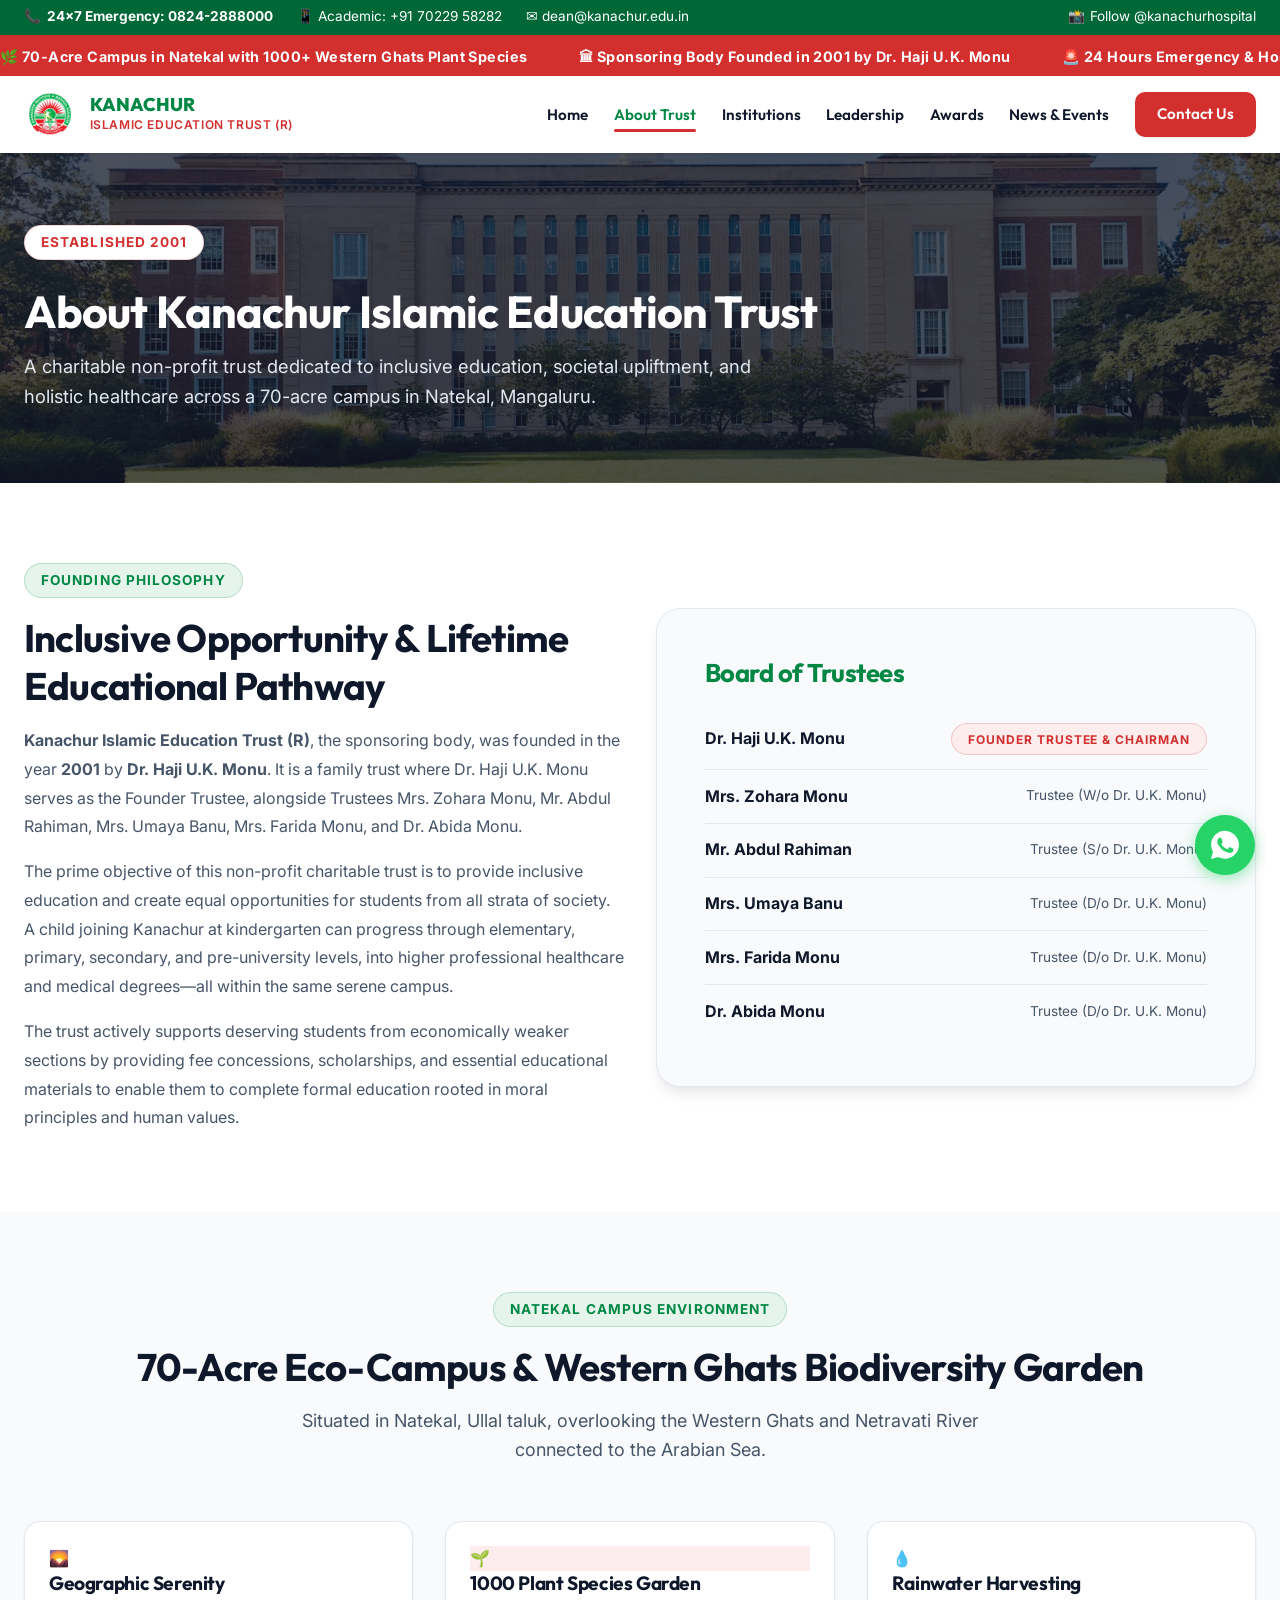
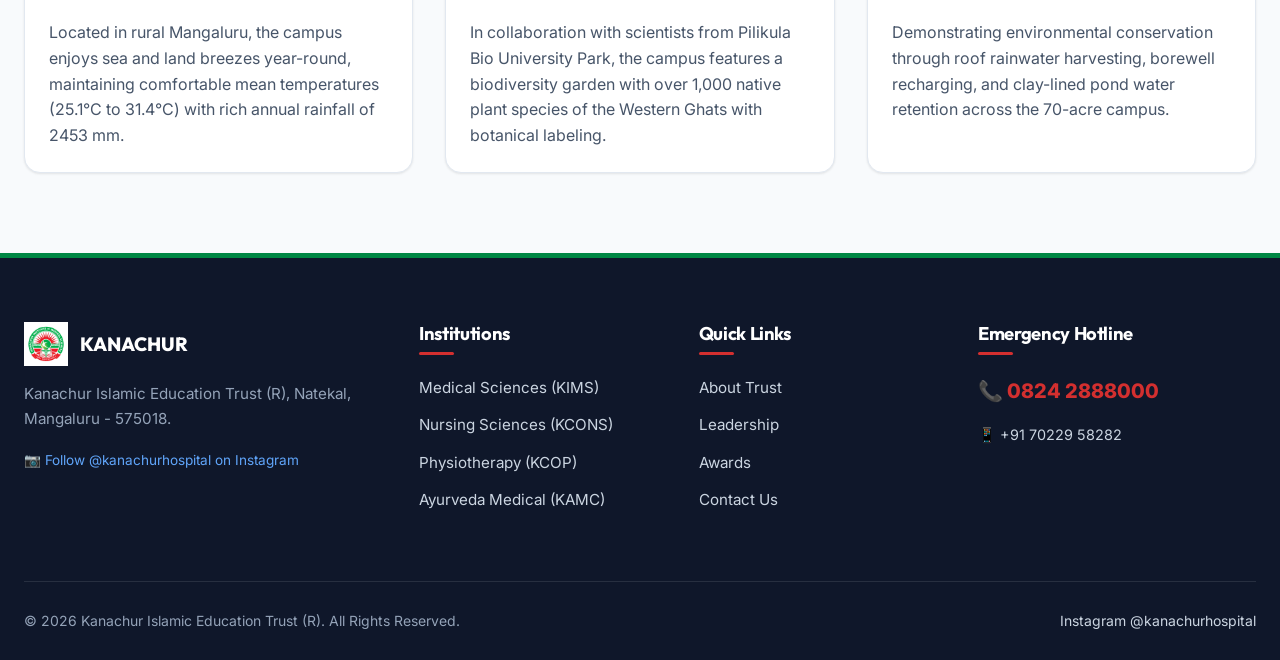
==== about.html @ 50f3a4df "Initial commit" ====
<!DOCTYPE html>
<html lang="en">
<head>
  <meta charset="UTF-8">
  <meta name="viewport" content="width=device-width, initial-scale=1.0">
  <title>About Us | Kanachur Islamic Education Trust (R)</title>
  <meta name="description" content="Learn about Kanachur Islamic Education Trust (R), founded in 2001 by Dr. Haji U.K. Monu. Sprawling 70-acre campus in Natekal, Mangaluru with a 1000-species Western Ghats biodiversity garden.">
  
  <link rel="preconnect" href="https://fonts.googleapis.com">
  <link rel="preconnect" href="https://fonts.gstatic.com" crossorigin>
  <link href="https://fonts.googleapis.com/css2?family=Inter:wght@400;500;600;700&family=Outfit:wght@600;700;800;900&display=swap" rel="stylesheet">

  <link rel="stylesheet" href="css/main.css">
  <link rel="stylesheet" href="css/components.css">
</head>
<body>





  <!-- Header -->
  <header class="site-header">
    <div class="header-top">
      <div class="container header-top-content">
        <div class="header-top-info">
          <a href="tel:08242888000">📞 <strong>24x7 Emergency: 0824-2888000</strong></a>
          <a href="tel:+917022958282">📱 Academic: +91 70229 58282</a>
          <a href="mailto:dean@kanachur.edu.in">✉ dean@kanachur.edu.in</a>
        </div>
        <div style="display:flex; gap:1rem; align-items:center;">
          <a href="https://www.instagram.com/kanachurhospital/" target="_blank" rel="noopener noreferrer" style="color:white; font-size:0.85rem; display:flex; align-items:center; gap:0.3rem;">
            <span>📸</span> Follow @kanachurhospital
          </a>
        </div>
      </div>
    </div>

    <!-- Auto-Scrolling Marquee Ticker -->
    <div class="marquee-container" aria-label="Latest Announcements Ticker">
      <div class="marquee-content">
        <span class="marquee-item">🌿 70-Acre Campus in Natekal with 1000+ Western Ghats Plant Species</span>
        <span class="marquee-item">🏛 Sponsoring Body Founded in 2001 by Dr. Haji U.K. Monu</span>
        <span class="marquee-item">🚨 24 Hours Emergency & Hospital Services: 0824-2888000</span>
        <span class="marquee-item">📱 Academic Desk: +91 70229 58282</span>
      </div>
    </div>

    <nav class="navbar" aria-label="Main Navigation">
      <div class="container nav-container">
        <a href="index.html" class="brand-logo">
          <img src="images/logo.png" alt="Kanachur Trust Logo" class="brand-logo-img" width="52" height="52">
          <div class="brand-logo-text">
            <span class="brand-name">KANACHUR</span>
            <span class="brand-sub">Islamic Education Trust (R)</span>
          </div>
        </a>

        <button class="mobile-toggle" aria-label="Toggle Menu" aria-expanded="false" aria-controls="primaryNav">
          <span style="font-size:1.5rem;">☰</span>
        </button>

        <ul class="nav-menu" id="primaryNav">
          <li><a href="index.html" class="nav-link">Home</a></li>
          <li><a href="about.html" class="nav-link active">About Trust</a></li>
          <li><a href="institutions.html" class="nav-link">Institutions</a></li>
          <li><a href="leadership.html" class="nav-link">Leadership</a></li>
          <li><a href="awards.html" class="nav-link">Awards</a></li>
          <li><a href="news.html" class="nav-link">News & Events</a></li>
          <li><a href="contact.html" class="nav-link btn btn-primary" style="padding: 0.5rem 1.25rem; color: white;">Contact Us</a></li>
        </ul>
      </div>
    </nav>
  </header>

  <main id="main-content">
    <!-- Inner Hero Header -->
    <section style="background: linear-gradient(rgba(15,23,42,0.75), rgba(15,23,42,0.75)), url('images/campus-aerial.jpg'); background-size: cover; background-position: center; color: white; padding: 4.5rem 0;">
      <div class="container">
        <div class="section-badge red" style="background: white; color: var(--color-red-primary);">ESTABLISHED 2001</div>
        <h1 style="color: white; font-size: 2.8rem; margin-top: 0.5rem;">About Kanachur Islamic Education Trust</h1>
        <p style="color: #e2e8f0; font-size: 1.15rem; max-width: 750px; margin-top: 0.75rem;">
          A charitable non-profit trust dedicated to inclusive education, societal upliftment, and holistic healthcare across a 70-acre campus in Natekal, Mangaluru.
        </p>
      </div>
    </section>

    <!-- Trust Background & Founding Story -->
    <section class="section-padding" style="background-color: var(--color-white);">
      <div class="container">
        <div class="grid grid-2" style="align-items: center;">
          <div class="reveal-on-scroll">
            <div class="section-badge">Founding Philosophy</div>
            <h2 class="section-title">Inclusive Opportunity & Lifetime Educational Pathway</h2>
            <p style="line-height: 1.8;">
              <strong>Kanachur Islamic Education Trust (R)</strong>, the sponsoring body, was founded in the year <strong>2001</strong> by <strong>Dr. Haji U.K. Monu</strong>. It is a family trust where Dr. Haji U.K. Monu serves as the Founder Trustee, alongside Trustees Mrs. Zohara Monu, Mr. Abdul Rahiman, Mrs. Umaya Banu, Mrs. Farida Monu, and Dr. Abida Monu.
            </p>
            <p style="line-height: 1.8;">
              The prime objective of this non-profit charitable trust is to provide inclusive education and create equal opportunities for students from all strata of society. A child joining Kanachur at kindergarten can progress through elementary, primary, secondary, and pre-university levels, into higher professional healthcare and medical degrees—all within the same serene campus.
            </p>
            <p style="line-height: 1.8;">
              The trust actively supports deserving students from economically weaker sections by providing fee concessions, scholarships, and essential educational materials to enable them to complete formal education rooted in moral principles and human values.
            </p>
          </div>

          <div class="leadership-card reveal-on-scroll" style="background: var(--color-offwhite);">
            <h3 style="margin-bottom: 1.25rem; color: var(--color-green-primary);">Board of Trustees</h3>
            <ul style="list-style: none; padding: 0;">
              <li style="padding: 0.85rem 0; border-bottom: 1px solid var(--color-border); display: flex; justify-content: space-between; align-items: center;">
                <strong>Dr. Haji U.K. Monu</strong>
                <span class="section-badge red" style="margin: 0; font-size: 0.75rem;">Founder Trustee & Chairman</span>
              </li>
              <li style="padding: 0.85rem 0; border-bottom: 1px solid var(--color-border); display: flex; justify-content: space-between; align-items: center;">
                <strong>Mrs. Zohara Monu</strong>
                <span style="font-size: 0.85rem; color: var(--color-text-muted);">Trustee (W/o Dr. U.K. Monu)</span>
              </li>
              <li style="padding: 0.85rem 0; border-bottom: 1px solid var(--color-border); display: flex; justify-content: space-between; align-items: center;">
                <strong>Mr. Abdul Rahiman</strong>
                <span style="font-size: 0.85rem; color: var(--color-text-muted);">Trustee (S/o Dr. U.K. Monu)</span>
              </li>
              <li style="padding: 0.85rem 0; border-bottom: 1px solid var(--color-border); display: flex; justify-content: space-between; align-items: center;">
                <strong>Mrs. Umaya Banu</strong>
                <span style="font-size: 0.85rem; color: var(--color-text-muted);">Trustee (D/o Dr. U.K. Monu)</span>
              </li>
              <li style="padding: 0.85rem 0; border-bottom: 1px solid var(--color-border); display: flex; justify-content: space-between; align-items: center;">
                <strong>Mrs. Farida Monu</strong>
                <span style="font-size: 0.85rem; color: var(--color-text-muted);">Trustee (D/o Dr. U.K. Monu)</span>
              </li>
              <li style="padding: 0.85rem 0; display: flex; justify-content: space-between; align-items: center;">
                <strong>Dr. Abida Monu</strong>
                <span style="font-size: 0.85rem; color: var(--color-text-muted);">Trustee (D/o Dr. U.K. Monu)</span>
              </li>
            </ul>
          </div>
        </div>
      </div>
    </section>

    <!-- Campus & Bio-Diversity Garden Feature -->
    <section class="section-padding" style="background-color: var(--color-offwhite);">
      <div class="container">
        <div class="text-center reveal-on-scroll" style="margin-bottom: 3.5rem;">
          <div class="section-badge">Natekal Campus Environment</div>
          <h2 class="section-title">70-Acre Eco-Campus & Western Ghats Biodiversity Garden</h2>
          <p class="section-subtitle">Situated in Natekal, Ullal taluk, overlooking the Western Ghats and Netravati River connected to the Arabian Sea.</p>
        </div>

        <div class="grid grid-3">
          <div class="institution-card reveal-on-scroll">
            <div class="institution-header" style="padding: 1.5rem 1.5rem 0;">
              <div class="institution-icon">🌄</div>
              <div>
                <h3 class="institution-title">Geographic Serenity</h3>
              </div>
            </div>
            <div class="institution-card-content">
              <p>Located in rural Mangaluru, the campus enjoys sea and land breezes year-round, maintaining comfortable mean temperatures (25.1°C to 31.4°C) with rich annual rainfall of 2453 mm.</p>
            </div>
          </div>

          <div class="institution-card red-accent reveal-on-scroll">
            <div class="institution-header" style="padding: 1.5rem 1.5rem 0;">
              <div class="institution-icon" style="background: var(--color-red-light); color: var(--color-red-primary);">🌱</div>
              <div>
                <h3 class="institution-title">1000 Plant Species Garden</h3>
              </div>
            </div>
            <div class="institution-card-content">
              <p>In collaboration with scientists from Pilikula Bio University Park, the campus features a biodiversity garden with over 1,000 native plant species of the Western Ghats with botanical labeling.</p>
            </div>
          </div>

          <div class="institution-card reveal-on-scroll">
            <div class="institution-header" style="padding: 1.5rem 1.5rem 0;">
              <div class="institution-icon">💧</div>
              <div>
                <h3 class="institution-title">Rainwater Harvesting</h3>
              </div>
            </div>
            <div class="institution-card-content">
              <p>Demonstrating environmental conservation through roof rainwater harvesting, borewell recharging, and clay-lined pond water retention across the 70-acre campus.</p>
            </div>
          </div>
        </div>
      </div>
    </section>

  </main>

  <!-- Footer -->
  <footer class="site-footer">
    <div class="container">
      <div class="footer-grid">
        <div class="footer-brand">
          <div style="display:flex; align-items:center; gap:0.75rem;">
            <img src="images/logo.png" alt="Kanachur Crest Logo" width="44" height="44">
            <span style="font-family:var(--font-family-heading); font-weight:800; font-size:1.2rem; color:white;">KANACHUR</span>
          </div>
          <p>Kanachur Islamic Education Trust (R), Natekal, Mangaluru - 575018.</p>
          <div style="margin-top: 1rem;">
            <a href="https://www.instagram.com/kanachurhospital/" target="_blank" rel="noopener noreferrer" style="color: #60a5fa; font-size:0.85rem; display:inline-flex; align-items:center; gap:0.3rem;">
              📷 Follow @kanachurhospital on Instagram
            </a>
          </div>
        </div>

        <div>
          <h4 class="footer-title">Institutions</h4>
          <ul class="footer-links">
            <li><a href="institutions.html#kims">Medical Sciences (KIMS)</a></li>
            <li><a href="institutions.html#kcons">Nursing Sciences (KCONS)</a></li>
            <li><a href="institutions.html#kcop">Physiotherapy (KCOP)</a></li>
            <li><a href="institutions.html#kamc">Ayurveda Medical (KAMC)</a></li>
          </ul>
        </div>

        <div>
          <h4 class="footer-title">Quick Links</h4>
          <ul class="footer-links">
            <li><a href="about.html">About Trust</a></li>
            <li><a href="leadership.html">Leadership</a></li>
            <li><a href="awards.html">Awards</a></li>
            <li><a href="contact.html">Contact Us</a></li>
          </ul>
        </div>

        <div>
          <h4 class="footer-title">Emergency Hotline</h4>
          <p style="color:var(--color-red-primary); font-size:1.25rem; font-weight:800;">📞 0824 2888000</p>
          <p style="color:#cbd5e1; font-size:0.9rem; margin-top:0.5rem;">📱 +91 70229 58282</p>
        </div>
      </div>

      <div class="footer-bottom">
        <div>© 2026 Kanachur Islamic Education Trust (R). All Rights Reserved.</div>
        <div>
          <a href="https://www.instagram.com/kanachurhospital/" target="_blank" rel="noopener noreferrer">Instagram @kanachurhospital</a>
        </div>
      </div>
    </div>
  </footer>

  <!-- Floating WhatsApp Button at Bottom Right -->
  <a href="https://wa.me/917022958282?text=Hello%20Kanachur%20Trust%2C%20I%20have%20an%20inquiry" target="_blank" rel="noopener noreferrer" class="whatsapp-float-btn" aria-label="Chat on WhatsApp with Kanachur Trust">
    <svg class="whatsapp-icon-svg" viewBox="0 0 24 24">
      <path d="M12.031 2c-5.417 0-9.826 4.408-9.826 9.826 0 1.738.455 3.434 1.32 4.938l-1.403 5.125 5.244-1.376c1.442.786 3.064 1.2 4.665 1.2 5.416 0 9.826-4.409 9.826-9.827 0-5.418-4.41-9.826-9.826-9.826zm5.8 14.156c-.244.686-1.433 1.31-1.986 1.385-.515.071-1.173.128-3.376-.78-2.822-1.163-4.633-4.043-4.774-4.232-.14-.188-1.144-1.523-1.144-2.905 0-1.383.723-2.063.98-2.345.257-.282.562-.352.75-.352.188 0 .375.002.538.009.174.008.408-.066.638.487.235.564.8 1.947.87 2.087.07.141.117.305.023.493-.094.188-.141.305-.282.47-.141.164-.296.368-.423.493-.141.141-.288.296-.124.577.164.282.729 1.205 1.564 1.948 1.074.957 1.979 1.254 2.261 1.395.282.141.446.117.61-.07.164-.188.704-.822.892-1.104.188-.282.375-.235.633-.141.258.094 1.642.775 1.923.916.282.141.469.211.539.328.07.117.07.681-.174 1.367z"/>
    </svg>
  </a>

  <button class="back-to-top" aria-label="Back to Top">↑</button>

  <script src="js/main.js"></script>

</body>
</html>
---- css/main.css ----
/* ==========================================================================
   Kanachur Islamic Education Trust (R) - Design System & Core Styles
   Strict adherence: 50% White, 25% Rich Green, 25% Deep Institutional Red
   ========================================================================== */

:root {
  /* Brand Color Palette */
  --color-white: #ffffff;
  --color-offwhite: #f8fafc;
  --color-light-gray: #f1f5f9;
  --color-border: #e2e8f0;
  --color-border-dark: #cbd5e1;

  /* 25% Rich Institutional Green */
  --color-green-primary: #008744;
  --color-green-dark: #006837;
  --color-green-light: #e6f5ec;
  --color-green-hover: #007038;
  --color-green-glow: stroke rgba(0, 135, 68, 0.15);

  /* 25% Deep Institutional Red */
  --color-red-primary: #d32f2f;
  --color-red-dark: #b71c1c;
  --color-red-light: #fdeded;
  --color-red-hover: #9a0007;

  /* Typography Colors */
  --color-text-main: #0f172a;
  --color-text-muted: #475569;
  --color-text-light: #64748b;
  --color-text-inverse: #ffffff;

  /* Accents & Status */
  --color-accent-gold: #d97706;
  --color-accent-gold-light: #fef3c7;
  --shadow-sm: 0 1px 3px rgba(0,0,0,0.06), 0 1px 2px rgba(0,0,0,0.04);
  --shadow-md: 0 4px 6px -1px rgba(0,0,0,0.07), 0 2px 4px -1px rgba(0,0,0,0.04);
  --shadow-lg: 0 10px 15px -3px rgba(0,0,0,0.08), 0 4px 6px -2px rgba(0,0,0,0.03);
  --shadow-xl: 0 20px 25px -5px rgba(0,0,0,0.1), 0 10px 10px -5px rgba(0,0,0,0.04);
  --shadow-glow-red: 0 0 20px rgba(211, 47, 47, 0.25);
  --shadow-glow-green: 0 0 20px rgba(0, 135, 68, 0.2);

  /* Layout & Geometry */
  --radius-sm: 6px;
  --radius-md: 10px;
  --radius-lg: 16px;
  --radius-xl: 24px;
  --radius-full: 9999px;

  --font-family-sans: 'Inter', -apple-system, BlinkMacSystemFont, 'Segoe UI', Roboto, Helvetica, Arial, sans-serif;
  --font-family-heading: 'Outfit', 'Inter', -apple-system, sans-serif;

  --container-max: 1280px;
  --transition-fast: 0.2s cubic-bezier(0.4, 0, 0.2, 1);
  --transition-normal: 0.3s cubic-bezier(0.4, 0, 0.2, 1);
  --transition-slow: 0.5s cubic-bezier(0.4, 0, 0.2, 1);
}

/* Reduced Motion Override */
@media (prefers-reduced-motion: reduce) {
  *, ::before, ::after {
    animation-duration: 0.01ms !important;
    animation-iteration-count: 1 !important;
    transition-duration: 0.01ms !important;
    scroll-behavior: auto !important;
  }
}

/* Core Reset */
*, *::before, *::after {
  box-sizing: border-box;
  margin: 0;
  padding: 0;
}

html {
  scroll-behavior: smooth;
  font-size: 100%;
  -webkit-text-size-adjust: 100%;
}

body {
  font-family: var(--font-family-sans);
  font-size: 1rem;
  line-height: 1.6;
  color: var(--color-text-main);
  background-color: var(--color-white);
  overflow-x: hidden;
  min-height: 100vh;
  display: flex;
  flex-direction: column;
}

h1, h2, h3, h4, h5, h6 {
  font-family: var(--font-family-heading);
  font-weight: 700;
  line-height: 1.25;
  color: var(--color-text-main);
  letter-spacing: -0.02em;
}

h1 { font-size: clamp(2.25rem, 4vw, 3.5rem); }
h2 { font-size: clamp(1.75rem, 3vw, 2.5rem); }
h3 { font-size: clamp(1.25rem, 2vw, 1.75rem); }
h4 { font-size: 1.25rem; }
h5 { font-size: 1.1rem; }
h6 { font-size: 0.95rem; }

p {
  margin-bottom: 1rem;
  color: var(--color-text-muted);
}
p:last-child { margin-bottom: 0; }

a {
  color: var(--color-green-primary);
  text-decoration: none;
  transition: color var(--transition-fast);
}

a:hover {
  color: var(--color-green-dark);
}

img, svg {
  max-width: 100%;
  height: auto;
  display: block;
}

button, input, select, textarea {
  font: inherit;
}

/* Layout Utilities */
.container {
  width: 100%;
  max-width: var(--container-max);
  margin-left: auto;
  margin-right: auto;
  padding-left: 1.5rem;
  padding-right: 1.5rem;
}

.section-padding {
  padding-top: 5rem;
  padding-bottom: 5rem;
}

@media (max-width: 768px) {
  .section-padding {
    padding-top: 3.5rem;
    padding-bottom: 3.5rem;
  }
}

.grid {
  display: grid;
  gap: 2rem;
}

.grid-2 { grid-template-columns: repeat(2, 1fr); }
.grid-3 { grid-template-columns: repeat(3, 1fr); }
.grid-4 { grid-template-columns: repeat(4, 1fr); }

@media (max-width: 992px) {
  .grid-4 { grid-template-columns: repeat(2, 1fr); }
  .grid-3 { grid-template-columns: repeat(2, 1fr); }
}

@media (max-width: 640px) {
  .grid-4, .grid-3, .grid-2 { grid-template-columns: 1fr; }
}

.flex {
  display: flex;
}
.flex-between {
  display: flex;
  justify-content: space-between;
  align-items: center;
}
.flex-center {
  display: flex;
  justify-content: center;
  align-items: center;
}

/* Section Header Typography */
.section-badge {
  display: inline-flex;
  align-items: center;
  gap: 0.5rem;
  padding: 0.35rem 1rem;
  background-color: var(--color-green-light);
  color: var(--color-green-primary);
  font-size: 0.85rem;
  font-weight: 700;
  text-transform: uppercase;
  letter-spacing: 0.08em;
  border-radius: var(--radius-full);
  margin-bottom: 1rem;
  border: 1px solid rgba(0, 135, 68, 0.2);
}

.section-badge.red {
  background-color: var(--color-red-light);
  color: var(--color-red-primary);
  border-color: rgba(211, 47, 47, 0.2);
}

.section-title {
  margin-bottom: 1rem;
  position: relative;
}

.section-subtitle {
  font-size: 1.125rem;
  color: var(--color-text-muted);
  max-width: 700px;
}

.text-center { text-align: center; }
.text-center .section-subtitle { margin-left: auto; margin-right: auto; }

/* Buttons & CTAs */
.btn {
  display: inline-flex;
  align-items: center;
  justify-content: center;
  gap: 0.6rem;
  padding: 0.85rem 1.8rem;
  font-family: var(--font-family-heading);
  font-size: 0.95rem;
  font-weight: 700;
  border-radius: var(--radius-md);
  cursor: pointer;
  border: 2px solid transparent;
  transition: all var(--transition-fast);
  text-decoration: none;
  white-space: normal;
  word-break: break-word;
}

.btn-primary {
  background-color: var(--color-red-primary);
  color: var(--color-white);
  box-shadow: var(--shadow-sm);
}

.btn-primary:hover {
  background-color: var(--color-red-hover);
  color: var(--color-white);
  box-shadow: var(--shadow-glow-red);
  transform: translateY(-2px);
}

.btn-secondary {
  background-color: var(--color-green-primary);
  color: var(--color-white);
  box-shadow: var(--shadow-sm);
}

.btn-secondary:hover {
  background-color: var(--color-green-dark);
  color: var(--color-white);
  box-shadow: var(--shadow-glow-green);
  transform: translateY(-2px);
}

.btn-outline-green {
  background-color: transparent;
  border-color: var(--color-green-primary);
  color: var(--color-green-primary);
}

.btn-outline-green:hover {
  background-color: var(--color-green-primary);
  color: var(--color-white);
  transform: translateY(-2px);
}

.btn-outline-white {
  background-color: transparent;
  border-color: var(--color-white);
  color: var(--color-white);
}

.btn-outline-white:hover {
  background-color: var(--color-white);
  color: var(--color-green-primary);
  transform: translateY(-2px);
}

/* Scroll Animations */
.reveal-on-scroll {
  opacity: 0;
  transform: translateY(30px);
  transition: opacity 0.7s ease, transform 0.7s ease;
}

.reveal-on-scroll.is-visible {
  opacity: 1;
  transform: translateY(0);
}
---- css/components.css ----
/* ==========================================================================
   Kanachur Islamic Education Trust (R) - Component Stylesheet (Updated)
   ========================================================================== */

/* Navbar & Header */
.site-header {
  position: sticky;
  top: 0;
  z-index: 1000;
  background-color: var(--color-white);
  box-shadow: var(--shadow-sm);
  transition: background-color var(--transition-normal), box-shadow var(--transition-normal);
}

.site-header.scrolled {
  background-color: rgba(255, 255, 255, 0.96);
  backdrop-filter: blur(12px);
  box-shadow: var(--shadow-md);
}

.header-top {
  background-color: var(--color-green-dark);
  color: var(--color-white);
  padding: 0.4rem 0;
  font-size: 0.85rem;
  border-bottom: 2px solid var(--color-red-primary);
}

.header-top-content {
  display: flex;
  justify-content: space-between;
  align-items: center;
  flex-wrap: wrap;
  gap: 0.5rem;
}

.header-top-info {
  display: flex;
  gap: 1.5rem;
  align-items: center;
}

.header-top-info a {
  color: var(--color-white);
  display: inline-flex;
  align-items: center;
  gap: 0.4rem;
}

.header-top-info a:hover {
  color: #a7f3d0;
}

/* Continuous Marquee Banner */
.marquee-container {
  overflow: hidden;
  white-space: nowrap;
  background-color: var(--color-red-primary);
  color: var(--color-white);
  padding: 0.5rem 0;
  font-weight: 700;
  font-size: 0.9rem;
  letter-spacing: 0.03em;
  display: flex;
  align-items: center;
}

.marquee-content {
  display: inline-block;
  white-space: nowrap;
  animation: marqueeScroll 28s linear infinite;
}

.marquee-content:hover {
  animation-play-state: paused;
}

.marquee-item {
  display: inline-flex;
  align-items: center;
  gap: 0.5rem;
  margin-right: 3rem;
}

@keyframes marqueeScroll {
  0% { transform: translateX(0); }
  100% { transform: translateX(-50%); }
}

.navbar {
  padding: 0.8rem 0;
}

.nav-container {
  display: flex;
  justify-content: space-between;
  align-items: center;
}

.brand-logo {
  display: flex;
  align-items: center;
  gap: 0.85rem;
  text-decoration: none;
}

.brand-logo-img {
  width: 52px;
  height: 52px;
  flex-shrink: 0;
  object-fit: contain;
  border-radius: 50%;
}

.brand-logo-text {
  display: flex;
  flex-direction: column;
}

.brand-name {
  font-family: var(--font-family-heading);
  font-size: 1.15rem;
  font-weight: 800;
  color: var(--color-green-primary);
  line-height: 1.15;
}

.brand-sub {
  font-size: 0.75rem;
  font-weight: 600;
  color: var(--color-red-primary);
  letter-spacing: 0.05em;
  text-transform: uppercase;
}

.nav-menu {
  display: flex;
  align-items: center;
  gap: 1.6rem;
  list-style: none;
}

.nav-link {
  font-family: var(--font-family-heading);
  font-weight: 600;
  font-size: 0.95rem;
  color: var(--color-text-main);
  padding: 0.5rem 0;
  position: relative;
  transition: color var(--transition-fast);
}

.nav-link:hover, .nav-link.active {
  color: var(--color-green-primary);
}

.nav-link::after {
  content: '';
  position: absolute;
  bottom: 0;
  left: 0;
  width: 0%;
  height: 3px;
  background-color: var(--color-red-primary);
  border-radius: var(--radius-full);
  transition: width var(--transition-fast);
}

.nav-link:hover::after, .nav-link.active::after {
  width: 100%;
}

.mobile-toggle {
  display: none;
  background: none;
  border: none;
  cursor: pointer;
  padding: 0.5rem;
}

@media (max-width: 992px) {
  .mobile-toggle { display: block; }
  .nav-menu {
    position: fixed;
    top: 0;
    right: -100%;
    width: 300px;
    height: 100vh;
    background-color: var(--color-white);
    flex-direction: column;
    align-items: flex-start;
    padding: 5rem 2rem 2rem;
    box-shadow: var(--shadow-xl);
    transition: right var(--transition-normal);
    z-index: 999;
  }
  .nav-menu.open {
    right: 0;
  }
}

/* Hero Section with Image Slideshow */
.hero-slider-container {
  position: relative;
  min-height: 580px;
  overflow: hidden;
  display: flex;
  align-items: center;
  border-bottom: 4px solid var(--color-green-primary);
}

.hero-slide {
  position: absolute;
  inset: 0;
  background-size: cover;
  background-position: center;
  opacity: 0;
  transition: opacity 1.2s ease-in-out;
  z-index: 1;
}

.hero-slide.active {
  opacity: 1;
}

.hero-slide-overlay {
  position: absolute;
  inset: 0;
  background: linear-gradient(90deg, rgba(15, 23, 42, 0.85) 0%, rgba(15, 23, 42, 0.70) 50%, rgba(15, 23, 42, 0.45) 100%);
  z-index: 2;
}

.hero-content-wrap {
  position: relative;
  z-index: 3;
  color: var(--color-white);
  padding: 4rem 0;
}

.hero-text-card {
  background: rgba(15, 23, 42, 0.65);
  backdrop-filter: blur(12px);
  padding: 2.5rem;
  border-radius: var(--radius-xl);
  border: 1px solid rgba(255, 255, 255, 0.2);
  box-shadow: var(--shadow-xl);
  max-width: 780px;
}

.hero-cta-group {
  display: flex;
  flex-wrap: wrap;
  gap: 1rem;
  align-items: center;
}

.hero-title-dark {
  font-size: clamp(2.3rem, 4vw, 3.4rem);
  color: var(--color-white);
  margin-bottom: 1.25rem;
  line-height: 1.15;
  text-shadow: 0 2px 4px rgba(0,0,0,0.5);
}

.hero-title-dark .highlight-red {
  color: #ff5252;
}

.hero-title-dark .highlight-green {
  color: #4ade80;
}

.hero-description-dark {
  font-size: 1.15rem;
  line-height: 1.7;
  color: #f1f5f9;
  margin-bottom: 2rem;
  text-shadow: 0 1px 2px rgba(0,0,0,0.5);
}

/* Slider Controls */
.slider-dots {
  position: absolute;
  bottom: 20px;
  left: 50%;
  transform: translateX(-50%);
  display: flex;
  gap: 10px;
  z-index: 10;
}

.slider-dot {
  width: 14px;
  height: 14px;
  border-radius: 50%;
  background: rgba(255,255,255,0.4);
  border: 2px solid white;
  cursor: pointer;
  transition: all 0.3s;
}

.slider-dot.active {
  background: var(--color-red-primary);
  width: 32px;
  border-radius: 10px;
}

/* Statistics Section */
.stats-section {
  background-color: var(--color-white);
  margin-top: -2.5rem;
  position: relative;
  z-index: 20;
}

.stats-grid {
  display: grid;
  grid-template-columns: repeat(4, 1fr);
  background-color: var(--color-white);
  border-radius: var(--radius-xl);
  box-shadow: var(--shadow-xl);
  border: 1px solid var(--color-border);
  overflow: hidden;
}

@media (max-width: 992px) {
  .stats-grid { grid-template-columns: repeat(2, 1fr); }
}
@media (max-width: 576px) {
  .stats-grid { grid-template-columns: 1fr; }
}

.stat-card {
  padding: 2.2rem 1.5rem;
  text-align: center;
  border-right: 1px solid var(--color-border);
  transition: background-color var(--transition-fast);
}

.stat-card:last-child {
  border-right: none;
}

.stat-card:hover {
  background-color: var(--color-offwhite);
}

.stat-number {
  font-family: var(--font-family-heading);
  font-size: 2.8rem;
  font-weight: 800;
  color: var(--color-green-primary);
  line-height: 1;
  margin-bottom: 0.5rem;
}

.stat-card.red .stat-number {
  color: var(--color-red-primary);
}

.stat-label {
  font-family: var(--font-family-heading);
  font-weight: 700;
  font-size: 1.05rem;
  color: var(--color-text-main);
  text-transform: uppercase;
  letter-spacing: 0.05em;
}

/* Institutions Grid Cards with Image Headers */
.institution-card {
  background-color: var(--color-white);
  border-radius: var(--radius-lg);
  border: 1px solid var(--color-border);
  overflow: hidden;
  display: flex;
  flex-direction: column;
  justify-content: space-between;
  box-shadow: var(--shadow-sm);
  transition: transform var(--transition-fast), box-shadow var(--transition-fast), border-color var(--transition-fast);
  position: relative;
}

.institution-card-img-wrap {
  position: relative;
  height: 180px;
  overflow: hidden;
}

.institution-card-img {
  width: 100%;
  height: 100%;
  object-fit: cover;
  transition: transform 0.5s ease;
}

.institution-card:hover .institution-card-img {
  transform: scale(1.05);
}

.institution-card-content {
  padding: 1.5rem;
  display: flex;
  flex-direction: column;
  flex-grow: 1;
}

.institution-card:hover {
  transform: translateY(-5px);
  box-shadow: var(--shadow-lg);
  border-color: var(--color-green-primary);
}

.institution-title {
  font-size: 1.2rem;
  font-weight: 700;
  color: var(--color-text-main);
  line-height: 1.3;
}

.institution-body {
  margin-bottom: 1.5rem;
  flex-grow: 1;
}

.institution-footer {
  display: flex;
  justify-content: space-between;
  align-items: center;
  padding-top: 1rem;
  border-top: 1px solid var(--color-light-gray);
}

.institution-link {
  font-family: var(--font-family-heading);
  font-weight: 700;
  font-size: 0.9rem;
  display: inline-flex;
  align-items: center;
  gap: 0.4rem;
}

/* Compact Auto-Scrolling Gallery Section */
.gallery-section {
  background-color: var(--color-offwhite);
  padding: 4rem 0;
  border-top: 1px solid var(--color-border);
  border-bottom: 1px solid var(--color-border);
}

.compact-gallery-slider {
  overflow: hidden;
  position: relative;
  padding: 1rem 0;
}

.compact-gallery-track {
  display: flex;
  gap: 1.25rem;
  width: max-content;
  animation: galleryScroll 35s linear infinite;
}

.compact-gallery-track:hover {
  animation-play-state: paused;
}

.gallery-card {
  width: 280px;
  height: 200px;
  border-radius: var(--radius-md);
  overflow: hidden;
  position: relative;
  box-shadow: var(--shadow-md);
  flex-shrink: 0;
  border: 2px solid white;
}

.gallery-card img {
  width: 100%;
  height: 100%;
  object-fit: cover;
  transition: transform 0.4s ease;
}

.gallery-card:hover img {
  transform: scale(1.1);
}

.gallery-card-caption {
  position: absolute;
  bottom: 0;
  inset-x: 0;
  background: linear-gradient(transparent, rgba(15,23,42,0.85));
  color: white;
  padding: 0.75rem 1rem;
  font-size: 0.85rem;
  font-weight: 600;
}

@keyframes galleryScroll {
  0% { transform: translateX(0); }
  100% { transform: translateX(-50%); }
}

/* Contact Info Display Box (Replaces forms) */
.contact-display-card {
  background: #900C0F;
  background: linear-gradient(135deg, #900C0F 0%, #B71C1C 100%);
  color: white;
  border-radius: var(--radius-xl);
  padding: 3rem 2.5rem;
  box-shadow: var(--shadow-xl);
}

.contact-display-title {
  font-size: 2.2rem;
  font-weight: 800;
  color: white;
  margin-bottom: 2rem;
}

.contact-info-row {
  display: flex;
  align-items: flex-start;
  gap: 1.25rem;
  margin-bottom: 1.75rem;
}

.contact-info-icon {
  width: 44px;
  height: 44px;
  border-radius: 50%;
  background: rgba(255,255,255,0.15);
  display: flex;
  align-items: center;
  justify-content: center;
  font-size: 1.25rem;
  flex-shrink: 0;
}

.contact-info-text {
  font-size: 1.05rem;
  line-height: 1.6;
}

.contact-info-text a {
  color: white;
  text-decoration: underline;
}

.social-links-group {
  display: flex;
  gap: 1rem;
  margin-top: 1.5rem;
}

.social-icon-btn {
  width: 44px;
  height: 44px;
  border-radius: 50%;
  background: rgba(255,255,255,0.2);
  color: white;
  display: flex;
  align-items: center;
  justify-content: center;
  font-size: 1.2rem;
  transition: all 0.3s;
}

.social-icon-btn:hover {
  background: white;
  color: var(--color-red-primary);
  transform: translateY(-3px);
}

/* Floating WhatsApp Button at Bottom Right */
.whatsapp-float-btn {
  position: fixed;
  bottom: 25px;
  right: 25px;
  width: 60px;
  height: 60px;
  background-color: #25D366;
  color: white;
  border-radius: 50%;
  display: flex;
  align-items: center;
  justify-content: center;
  box-shadow: 0 4px 14px rgba(37, 211, 102, 0.45);
  z-index: 9999;
  transition: transform 0.3s ease, box-shadow 0.3s ease;
  text-decoration: none;
}

.whatsapp-float-btn:hover {
  transform: scale(1.1);
  box-shadow: 0 6px 20px rgba(37, 211, 102, 0.6);
  color: white;
}

.whatsapp-icon-svg {
  width: 34px;
  height: 34px;
  fill: currentColor;
}

/* Leadership Profile Section */
.leadership-card {
  background-color: var(--color-white);
  border-radius: var(--radius-xl);
  border: 1px solid var(--color-border);
  padding: 3rem;
  box-shadow: var(--shadow-lg);
  position: relative;
}

@media (max-width: 768px) {
  .leadership-card { padding: 1.75rem; }
}

.leadership-header {
  display: flex;
  align-items: center;
  gap: 2rem;
  margin-bottom: 2rem;
  flex-wrap: wrap;
}

.leadership-avatar {
  width: 100px;
  height: 100px;
  border-radius: var(--radius-full);
  background-color: var(--color-green-light);
  border: 4px solid var(--color-green-primary);
  display: flex;
  align-items: center;
  justify-content: center;
  font-size: 2.5rem;
  color: var(--color-green-primary);
  font-weight: 800;
}

.leadership-info h3 {
  font-size: 1.75rem;
  color: var(--color-text-main);
}

.leadership-title {
  color: var(--color-red-primary);
  font-weight: 700;
  font-size: 1rem;
}

/* Awards Timeline Cards */
.award-card {
  background: var(--color-white);
  border-radius: var(--radius-lg);
  border: 1px solid var(--color-border);
  padding: 1.75rem;
  box-shadow: var(--shadow-sm);
  position: relative;
  transition: all var(--transition-fast);
}

.award-card:hover {
  border-color: var(--color-accent-gold);
  box-shadow: var(--shadow-md);
  transform: translateY(-3px);
}

.award-badge {
  display: inline-flex;
  align-items: center;
  gap: 0.4rem;
  background-color: var(--color-accent-gold-light);
  color: var(--color-accent-gold);
  padding: 0.25rem 0.75rem;
  border-radius: var(--radius-full);
  font-size: 0.8rem;
  font-weight: 700;
  margin-bottom: 0.75rem;
}

/* Footer */
.site-footer {
  background-color: var(--color-text-main);
  color: var(--color-white);
  margin-top: auto;
  padding-top: 4rem;
  border-top: 5px solid var(--color-green-primary);
}

.footer-grid {
  display: grid;
  grid-template-columns: 1.5fr 1fr 1fr 1.2fr;
  gap: 3rem;
  padding-bottom: 3.5rem;
  border-bottom: 1px solid rgba(255,255,255,0.1);
}

@media (max-width: 992px) {
  .footer-grid { grid-template-columns: repeat(2, 1fr); gap: 2rem; }
}

@media (max-width: 576px) {
  .footer-grid { grid-template-columns: 1fr; gap: 1.5rem; }
  .site-footer { padding-top: 2.5rem; }
}

.footer-brand p {
  color: #94a3b8;
  margin-top: 1rem;
  font-size: 0.95rem;
}

.footer-title {
  font-family: var(--font-family-heading);
  font-size: 1.15rem;
  color: var(--color-white);
  margin-bottom: 1.25rem;
  position: relative;
}

.footer-title::after {
  content: '';
  display: block;
  width: 35px;
  height: 3px;
  background-color: var(--color-red-primary);
  margin-top: 0.4rem;
  border-radius: var(--radius-full);
}

.footer-links {
  list-style: none;
}

.footer-links li {
  margin-bottom: 0.75rem;
}

.footer-links a {
  color: #cbd5e1;
  font-size: 0.95rem;
  transition: color var(--transition-fast);
}

.footer-links a:hover {
  color: #ffffff;
  padding-left: 0.25rem;
}

.footer-bottom {
  padding: 1.75rem 0;
  display: flex;
  justify-content: space-between;
  align-items: center;
  flex-wrap: wrap;
  gap: 1rem;
  font-size: 0.875rem;
  color: #94a3b8;
}

.footer-bottom a {
  color: #cbd5e1;
}

.back-to-top {
  position: fixed;
  bottom: 85px;
  right: 20px;
  width: 44px;
  height: 44px;
  border-radius: var(--radius-full);
  background-color: var(--color-green-primary);
  color: var(--color-white);
  border: none;
  cursor: pointer;
  display: flex;
  align-items: center;
  justify-content: center;
  box-shadow: var(--shadow-lg);
  opacity: 0;
  visibility: hidden;
  transition: all var(--transition-fast);
  z-index: 9998;
}

.back-to-top.visible {
  opacity: 1;
  visibility: visible;
}

.back-to-top:hover {
  background-color: var(--color-red-primary);
  transform: translateY(-3px);
}

/* ==========================================================================
   Mobile & Responsive Enhancements
   ========================================================================== */

/* Header Top Responsive */
@media (max-width: 768px) {
  .header-top-content {
    justify-content: center;
    font-size: 0.78rem;
    gap: 0.3rem 0.8rem;
  }
  .header-top-info {
    gap: 0.75rem;
    flex-wrap: wrap;
    justify-content: center;
  }
  .header-top-info a {
    font-size: 0.78rem;
  }
}

@media (max-width: 480px) {
  .header-top-info a span {
    display: none;
  }
  .brand-logo-img {
    width: 42px;
    height: 42px;
  }
  .brand-name {
    font-size: 1.05rem;
  }
  .brand-sub {
    font-size: 0.65rem;
  }
}

/* Hero Section Mobile Compact */
@media (max-width: 768px) {
  .hero-slider-container {
    min-height: 440px;
  }
  .hero-content-wrap {
    padding: 2rem 0;
  }
  .hero-text-card {
    padding: 1.5rem 1.25rem;
    border-radius: var(--radius-lg);
  }
  .hero-title-dark {
    font-size: 1.75rem;
    line-height: 1.2;
    margin-bottom: 0.75rem;
  }
  .hero-description-dark {
    font-size: 0.95rem;
    line-height: 1.5;
    margin-bottom: 1.25rem;
  }
  .hero-cta-group {
    display: flex;
    flex-direction: column;
    gap: 0.6rem;
    width: 100%;
  }
  .hero-cta-group .btn {
    width: 100%;
    text-align: center;
    padding: 0.75rem 1rem;
    font-size: 0.9rem;
  }
}

@media (max-width: 480px) {
  .hero-slider-container {
    min-height: 400px;
  }
  .hero-text-card {
    padding: 1.25rem 1rem;
  }
  .hero-title-dark {
    font-size: 1.5rem;
  }
  .hero-description-dark {
    font-size: 0.88rem;
  }
}

/* Contact Box Responsive */
@media (max-width: 768px) {
  .contact-display-card {
    padding: 1.75rem 1.25rem;
    border-radius: var(--radius-lg);
  }
  .contact-display-title {
    font-size: 1.6rem;
    margin-bottom: 1.25rem;
  }
  .contact-info-row {
    gap: 0.85rem;
    margin-bottom: 1.25rem;
  }
  .contact-info-icon {
    width: 36px;
    height: 36px;
    font-size: 1rem;
  }
  .contact-info-text {
    font-size: 0.92rem;
    word-break: break-word;
  }
}

/* Floating WhatsApp & Back-To-Top Compact Mobile */
@media (max-width: 576px) {
  .whatsapp-float-btn {
    width: 48px;
    height: 48px;
    bottom: 15px;
    right: 15px;
  }
  .whatsapp-icon-svg {
    width: 26px;
    height: 26px;
  }
  .back-to-top {
    width: 40px;
    height: 40px;
    bottom: 72px;
    right: 19px;
    font-size: 0.9rem;
  }
}

/* Gallery Marquee Compact Mobile */
@media (max-width: 768px) {
  .gallery-section {
    padding: 2.5rem 0;
  }
  .gallery-card {
    width: 210px;
    height: 150px;
  }
  .gallery-card-caption {
    font-size: 0.78rem;
    padding: 0.5rem 0.75rem;
  }
}
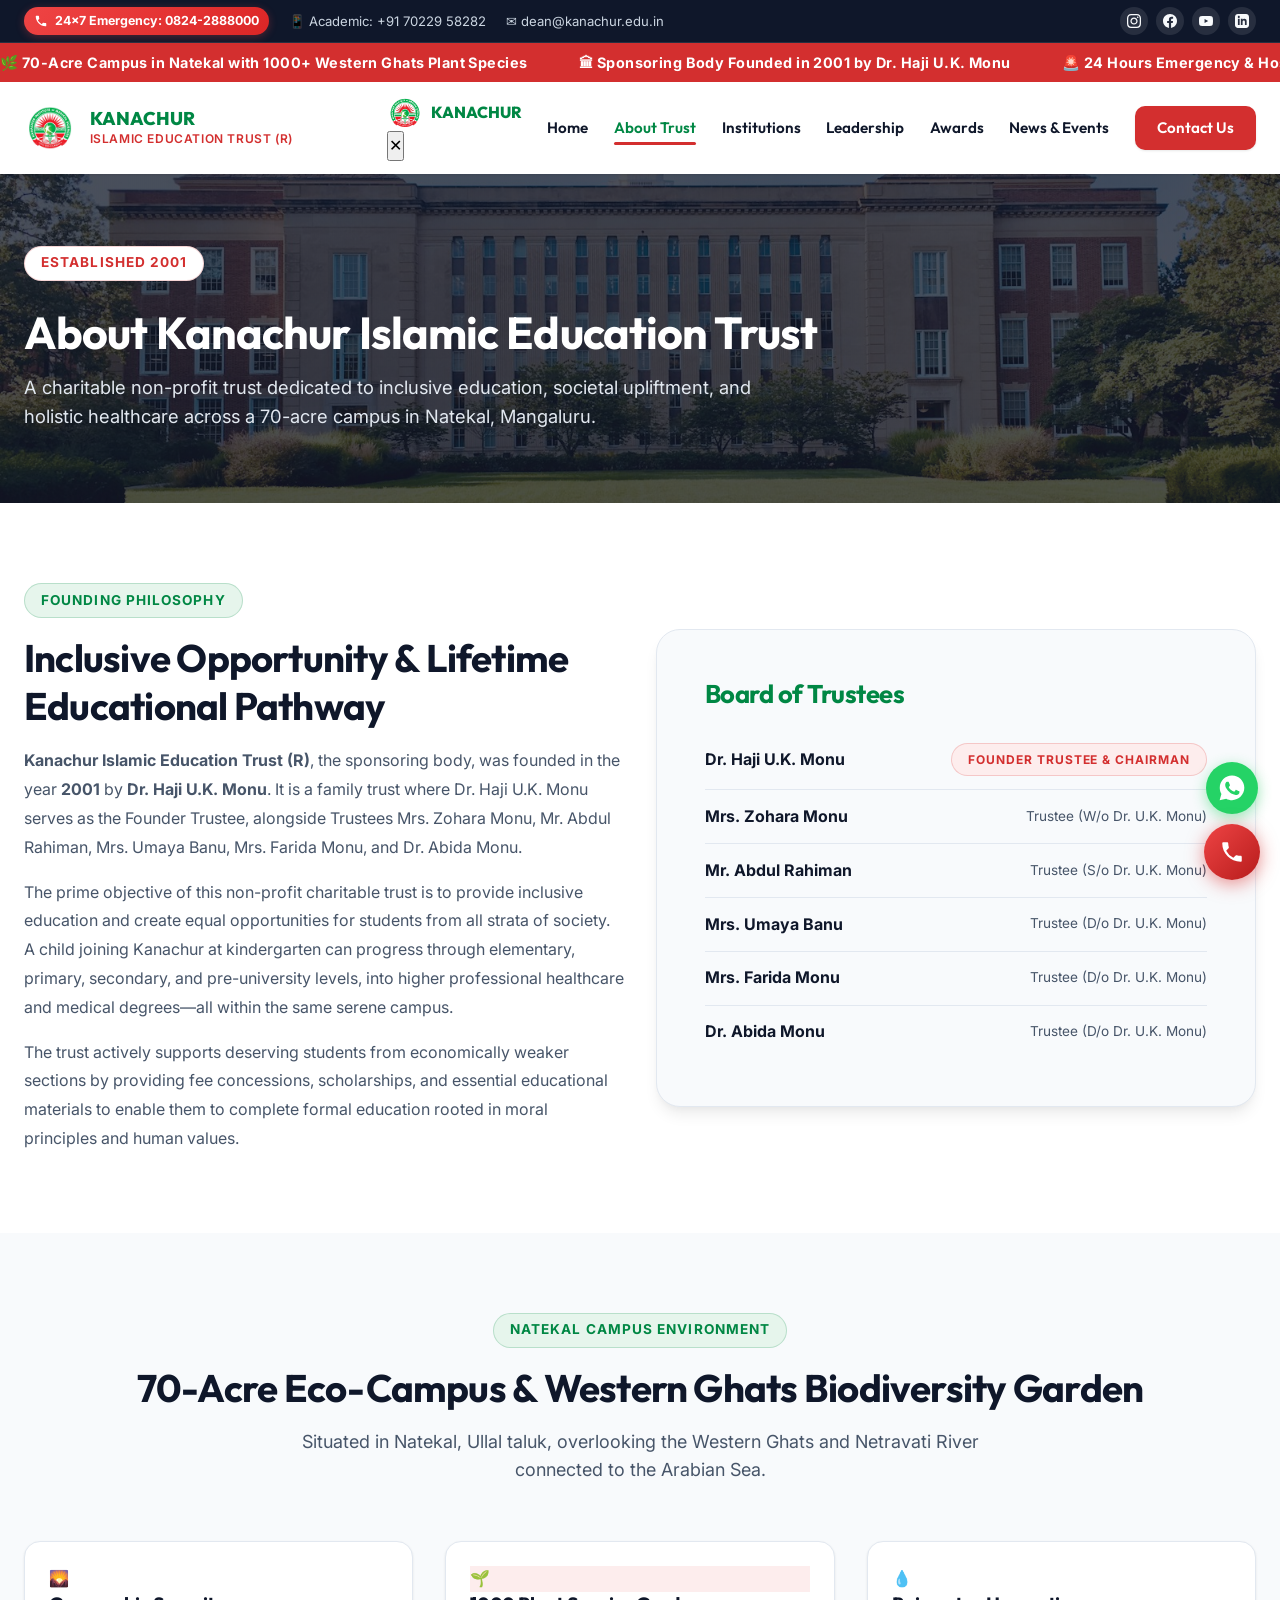
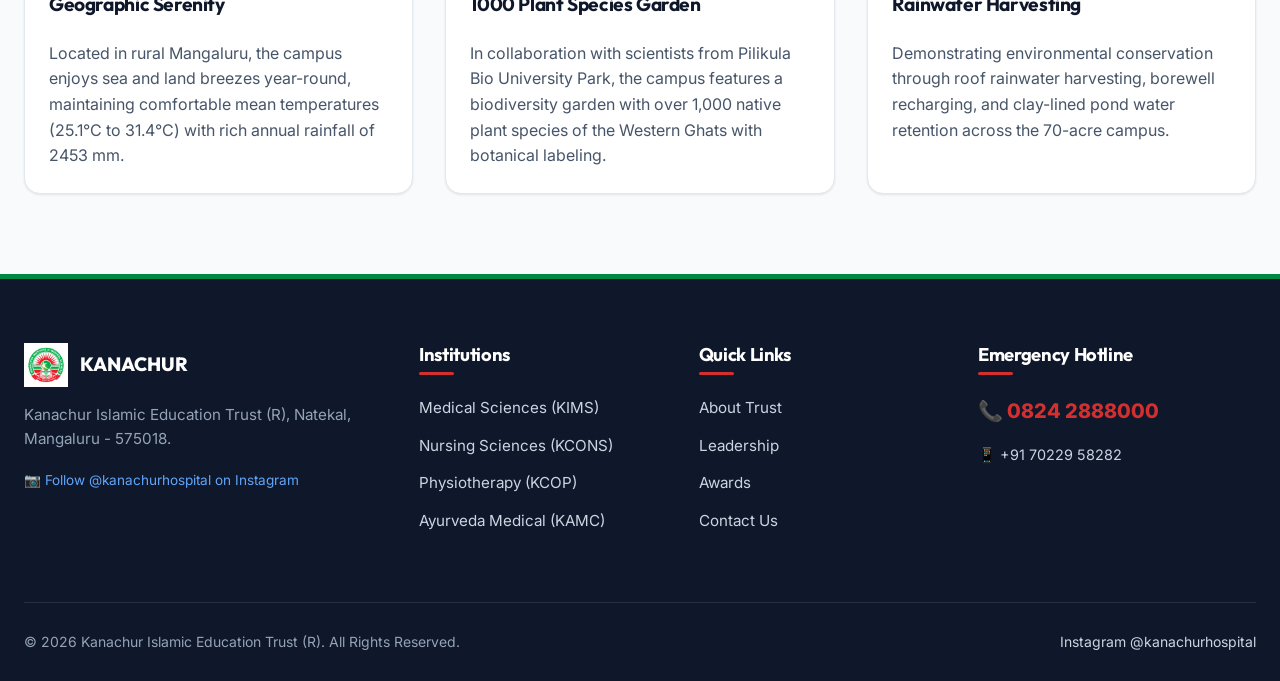
==== commit 5e580e7a: "Update page HTMLs, CSS styles, and main JS script" ====
--- a/about.html
+++ b/about.html
@@ -19,18 +19,33 @@
 
 
 
+  <!-- Frosted Backdrop Overlay for Mobile Drawer -->
+  <div class="nav-overlay" id="navOverlay"></div>
+
   <!-- Header -->
   <header class="site-header">
     <div class="header-top">
       <div class="container header-top-content">
         <div class="header-top-info">
-          <a href="tel:08242888000">📞 <strong>24x7 Emergency: 0824-2888000</strong></a>
+          <a href="tel:08242888000" class="topbar-badge-red">
+            <svg class="social-svg-icon" viewBox="0 0 24 24"><path d="M6.62 10.79a15.053 15.053 0 0 0 6.59 6.59l2.2-2.2c.27-.27.67-.36 1.02-.24 1.12.37 2.33.57 3.57.57.55 0 1 .45 1 1V20c0 .55-.45 1-1 1-9.39 0-17-7.61-17-17 0-.55.45-1 1-1h3.5c.55 0 1 .45 1 1 0 1.25.2 2.45.57 3.57.11.35.03.74-.25 1.02l-2.2 2.2z"/></svg>
+            <strong>24x7 Emergency: 0824-2888000</strong>
+          </a>
           <a href="tel:+917022958282">📱 Academic: +91 70229 58282</a>
           <a href="mailto:dean@kanachur.edu.in">✉ dean@kanachur.edu.in</a>
         </div>
-        <div style="display:flex; gap:1rem; align-items:center;">
-          <a href="https://www.instagram.com/kanachurhospital/" target="_blank" rel="noopener noreferrer" style="color:white; font-size:0.85rem; display:flex; align-items:center; gap:0.3rem;">
-            <span>📸</span> Follow @kanachurhospital
+        <div class="header-social-group">
+          <a href="https://www.instagram.com/kanachurhospital/" target="_blank" rel="noopener noreferrer" class="header-social-link" aria-label="Instagram">
+            <svg class="social-svg-icon" viewBox="0 0 24 24"><path d="M12 2.163c3.204 0 3.584.012 4.85.07 3.252.148 4.771 1.691 4.919 4.919.058 1.265.069 1.645.069 4.849 0 3.205-.012 3.584-.069 4.849-.149 3.225-1.664 4.771-4.919 4.919-1.266.058-1.644.07-4.85.07-3.204 0-3.584-.012-4.849-.07-3.26-.149-4.771-1.699-4.919-4.92-.058-1.265-.07-1.644-.07-4.849 0-3.204.013-3.583.07-4.849.149-3.227 1.664-4.771 4.919-4.919 1.266-.057 1.645-.069 4.849-.069zm0-2.163c-3.259 0-3.667.014-4.947.072-4.358.2-6.78 2.618-6.98 6.98-.059 1.281-.073 1.689-.073 4.948 0 3.259.014 3.668.072 4.948.2 4.358 2.618 6.78 6.98 6.98 1.281.058 1.689.072 4.948.072 3.259 0 3.668-.014 4.948-.072 4.354-.2 6.782-2.618 6.979-6.98.059-1.28.073-1.689.073-4.948 0-3.259-.014-3.667-.072-4.947-.196-4.354-2.617-6.78-6.979-6.98-1.281-.059-1.69-.073-4.949-.073zm0 5.838c-3.403 0-6.162 2.759-6.162 6.162s2.759 6.163 6.162 6.163 6.162-2.759 6.162-6.163c0-3.403-2.759-6.162-6.162-6.162zm0 10.162c-2.209 0-4-1.79-4-4 0-2.209 1.791-4 4-4s4 1.791 4 4c0 2.21-1.791 4-4 4zm6.406-11.845c-.796 0-1.441.645-1.441 1.44s.645 1.44 1.441 1.44c.795 0 1.439-.645 1.439-1.44s-.644-1.44-1.439-1.44z"/></svg>
+          </a>
+          <a href="https://facebook.com" target="_blank" rel="noopener noreferrer" class="header-social-link" aria-label="Facebook">
+            <svg class="social-svg-icon" viewBox="0 0 24 24"><path d="M24 12.073c0-6.627-5.373-12-12-12s-12 5.373-12 12c0 5.99 4.388 10.954 10.125 11.854v-8.385H7.078v-3.47h3.047V9.43c0-3.007 1.792-4.669 4.533-4.669 1.312 0 2.686.235 2.686.235v2.953H15.83c-1.491 0-1.956.925-1.956 1.874v2.25h3.328l-.532 3.47h-2.796v8.385C19.612 23.027 24 18.062 24 12.073z"/></svg>
+          </a>
+          <a href="https://youtube.com" target="_blank" rel="noopener noreferrer" class="header-social-link" aria-label="YouTube">
+            <svg class="social-svg-icon" viewBox="0 0 24 24"><path d="M23.498 6.186a3.016 3.016 0 0 0-2.122-2.136C19.505 3.545 12 3.545 12 3.545s-7.505 0-9.377.505A3.017 3.017 0 0 0 .502 6.186C0 8.07 0 12 0 12s0 3.93.502 5.814a3.016 3.016 0 0 0 2.122 2.136c1.871.505 9.376.505 9.376.505s7.505 0 9.377-.505a3.015 3.015 0 0 0 2.122-2.136C24 15.93 24 12 24 12s0-3.93-.502-5.814zM9.545 15.568V8.432L15.818 12l-6.273 3.568z"/></svg>
+          </a>
+          <a href="https://linkedin.com" target="_blank" rel="noopener noreferrer" class="header-social-link" aria-label="LinkedIn">
+            <svg class="social-svg-icon" viewBox="0 0 24 24"><path d="M19 0h-14c-2.761 0-5 2.239-5 5v14c0 2.761 2.239 5 5 5h14c2.762 0 5-2.239 5-5v-14c0-2.761-2.238-5-5-5zm-11 19h-3v-11h3v11zm-1.5-12.268c-.966 0-1.75-.79-1.75-1.764s.784-1.764 1.75-1.764 1.75.79 1.75 1.764-.783 1.764-1.75 1.764zm13.5 12.268h-3v-5.604c0-3.368-4-3.113-4 0v5.604h-3v-11h3v1.765c1.396-2.586 7-2.777 7 2.476v6.759z"/></svg>
           </a>
         </div>
       </div>
@@ -57,10 +72,18 @@
         </a>
 
         <button class="mobile-toggle" aria-label="Toggle Menu" aria-expanded="false" aria-controls="primaryNav">
-          <span style="font-size:1.5rem;">☰</span>
+          <svg class="mobile-toggle-icon" viewBox="0 0 24 24"><path d="M3 18h18v-2H3v2zm0-5h18v-2H3v2zm0-7v2h18V6H3z"/></svg>
+          <span style="font-size:0.85rem; font-weight:700;">Menu</span>
         </button>
 
         <ul class="nav-menu" id="primaryNav">
+          <div class="nav-menu-header">
+            <div style="display:flex; align-items:center; gap:0.5rem;">
+              <img src="images/logo.png" alt="Kanachur Logo" width="36" height="36">
+              <span style="font-family:var(--font-family-heading); font-weight:800; color:var(--color-green-primary); font-size:1rem;">KANACHUR</span>
+            </div>
+            <button class="nav-menu-close" aria-label="Close Navigation Menu">✕</button>
+          </div>
           <li><a href="index.html" class="nav-link">Home</a></li>
           <li><a href="about.html" class="nav-link active">About Trust</a></li>
           <li><a href="institutions.html" class="nav-link">Institutions</a></li>
@@ -240,6 +263,13 @@
     </div>
   </footer>
 
+  <!-- Floating Red Tap-to-Call Button -->
+  <a href="tel:08242888000" class="call-float-btn" aria-label="Call 24x7 Emergency: 0824-2888000">
+    <svg class="call-icon-svg" viewBox="0 0 24 24">
+      <path d="M6.62 10.79a15.053 15.053 0 0 0 6.59 6.59l2.2-2.2c.27-.27.67-.36 1.02-.24 1.12.37 2.33.57 3.57.57.55 0 1 .45 1 1V20c0 .55-.45 1-1 1-9.39 0-17-7.61-17-17 0-.55.45-1 1-1h3.5c.55 0 1 .45 1 1 0 1.25.2 2.45.57 3.57.11.35.03.74-.25 1.02l-2.2 2.2z"/>
+    </svg>
+  </a>
+
   <!-- Floating WhatsApp Button at Bottom Right -->
   <a href="https://wa.me/917022958282?text=Hello%20Kanachur%20Trust%2C%20I%20have%20an%20inquiry" target="_blank" rel="noopener noreferrer" class="whatsapp-float-btn" aria-label="Chat on WhatsApp with Kanachur Trust">
     <svg class="whatsapp-icon-svg" viewBox="0 0 24 24">
--- a/css/main.css
+++ b/css/main.css
@@ -77,6 +77,8 @@
   scroll-behavior: smooth;
   font-size: 100%;
   -webkit-text-size-adjust: 100%;
+  overflow-x: hidden;
+  max-width: 100vw;
 }
 
 body {
@@ -86,9 +88,14 @@
   color: var(--color-text-main);
   background-color: var(--color-white);
   overflow-x: hidden;
+  max-width: 100vw;
   min-height: 100vh;
   display: flex;
   flex-direction: column;
+}
+
+body.nav-open {
+  overflow: hidden !important;
 }
 
 h1, h2, h3, h4, h5, h6 {
--- a/css/components.css
+++ b/css/components.css
@@ -19,11 +19,11 @@
 }
 
 .header-top {
-  background-color: var(--color-green-dark);
-  color: var(--color-white);
-  padding: 0.4rem 0;
-  font-size: 0.85rem;
-  border-bottom: 2px solid var(--color-red-primary);
+  background-color: #0f172a;
+  color: #f8fafc;
+  padding: 0.45rem 0;
+  font-size: 0.82rem;
+  border-bottom: 1px solid rgba(255, 255, 255, 0.1);
 }
 
 .header-top-content {
@@ -36,19 +36,67 @@
 
 .header-top-info {
   display: flex;
-  gap: 1.5rem;
+  gap: 1.25rem;
   align-items: center;
 }
 
 .header-top-info a {
+  color: #cbd5e1;
+  display: inline-flex;
+  align-items: center;
+  gap: 0.4rem;
+  transition: color var(--transition-fast);
+}
+
+.header-top-info a:hover {
   color: var(--color-white);
+}
+
+.topbar-badge-red {
+  background: linear-gradient(135deg, #ef4444, #dc2626);
+  color: #ffffff !important;
+  padding: 0.25rem 0.65rem;
+  border-radius: 9999px;
+  font-weight: 700;
+  font-size: 0.78rem;
   display: inline-flex;
   align-items: center;
-  gap: 0.4rem;
-}
-
-.header-top-info a:hover {
-  color: #a7f3d0;
+  gap: 0.35rem;
+  box-shadow: 0 2px 8px rgba(239, 68, 68, 0.3);
+}
+
+.topbar-badge-red:hover {
+  background: linear-gradient(135deg, #f87171, #b91c1c);
+}
+
+.header-social-group {
+  display: flex;
+  align-items: center;
+  gap: 0.5rem;
+}
+
+.header-social-link {
+  display: inline-flex;
+  align-items: center;
+  justify-content: center;
+  width: 28px;
+  height: 28px;
+  border-radius: 50%;
+  background: rgba(255, 255, 255, 0.1);
+  color: #f8fafc;
+  transition: all 0.2s ease;
+}
+
+.header-social-link:hover {
+  background: var(--color-red-primary);
+  color: #ffffff;
+  transform: translateY(-2px);
+}
+
+.social-svg-icon {
+  width: 14px;
+  height: 14px;
+  fill: currentColor;
 }
 
 /* Continuous Marquee Banner */
@@ -172,30 +220,121 @@
 
 .mobile-toggle {
   display: none;
-  background: none;
-  border: none;
+  background: var(--color-offwhite);
+  border: 1px solid var(--color-border);
+  border-radius: var(--radius-md);
+  padding: 0.5rem 0.75rem;
   cursor: pointer;
-  padding: 0.5rem;
+  color: var(--color-text-main);
+  transition: all var(--transition-fast);
+  align-items: center;
+  gap: 0.4rem;
+}
+
+.mobile-toggle:hover {
+  background: var(--color-green-light);
+  color: var(--color-green-primary);
+  border-color: rgba(0, 135, 68, 0.3);
+}
+
+.mobile-toggle-icon {
+  width: 22px;
+  height: 22px;
+  fill: currentColor;
+}
+
+/* Frosted Backdrop Overlay for Mobile Drawer */
+.nav-overlay {
+  position: fixed;
+  inset: 0;
+  background: rgba(15, 23, 42, 0.6);
+  backdrop-filter: blur(4px);
+  -webkit-backdrop-filter: blur(4px);
+  z-index: 998;
+  opacity: 0;
+  visibility: hidden;
+  transition: opacity 0.3s ease, visibility 0.3s ease;
+}
+
+.nav-overlay.active {
+  opacity: 1;
+  visibility: visible;
 }
 
 @media (max-width: 992px) {
-  .mobile-toggle { display: block; }
+  .mobile-toggle { display: inline-flex; }
+
   .nav-menu {
     position: fixed;
     top: 0;
-    right: -100%;
-    width: 300px;
+    right: 0;
+    width: 320px;
+    max-width: 85vw;
     height: 100vh;
+    height: 100dvh;
     background-color: var(--color-white);
     flex-direction: column;
-    align-items: flex-start;
-    padding: 5rem 2rem 2rem;
-    box-shadow: var(--shadow-xl);
-    transition: right var(--transition-normal);
+    align-items: stretch;
+    padding: 1.5rem 1.5rem 2.5rem;
+    box-shadow: -8px 0 24px rgba(0, 0, 0, 0.15);
+    transform: translateX(100%);
+    visibility: hidden;
+    opacity: 0;
+    transition: transform 0.35s cubic-bezier(0.16, 1, 0.3, 1), opacity 0.25s ease, visibility 0.35s ease;
     z-index: 999;
-  }
+    overflow-y: auto;
+  }
+
   .nav-menu.open {
-    right: 0;
+    transform: translateX(0);
+    visibility: visible;
+    opacity: 1;
+  }
+
+  .nav-menu-header {
+    display: flex;
+    justify-content: space-between;
+    align-items: center;
+    padding-bottom: 1rem;
+    margin-bottom: 1rem;
+    border-bottom: 1px solid var(--color-border);
+  }
+
+  .nav-menu-close {
+    background: var(--color-light-gray);
+    border: none;
+    width: 38px;
+    height: 38px;
+    border-radius: 50%;
+    display: flex;
+    align-items: center;
+    justify-content: center;
+    font-size: 1.25rem;
+    color: var(--color-text-main);
+    cursor: pointer;
+    transition: background 0.2s ease, color 0.2s ease;
+  }
+
+  .nav-menu-close:hover {
+    background: var(--color-red-light);
+    color: var(--color-red-primary);
+  }
+
+  .nav-menu li {
+    width: 100%;
+  }
+
+  .nav-menu .nav-link {
+    display: block;
+    padding: 0.75rem 0.5rem;
+    font-size: 1.05rem;
+    border-bottom: 1px dashed var(--color-border);
+  }
+
+  .nav-menu .btn {
+    margin-top: 1rem;
+    width: 100%;
+    text-align: center;
   }
 }
 
@@ -574,13 +713,50 @@
   transform: translateY(-3px);
 }
 
-/* Floating WhatsApp Button at Bottom Right */
+/* Floating Action Stack at Bottom Right */
+.call-float-btn {
+  position: fixed;
+  bottom: 20px;
+  right: 20px;
+  width: 56px;
+  height: 56px;
+  border-radius: 50%;
+  background: linear-gradient(135deg, #ef4444, #b71c1c);
+  color: #ffffff;
+  display: flex;
+  align-items: center;
+  justify-content: center;
+  box-shadow: 0 4px 18px rgba(220, 38, 38, 0.5);
+  z-index: 9998;
+  transition: transform 0.3s ease, box-shadow 0.3s ease;
+  text-decoration: none;
+  animation: pulseCallGlow 2.5s infinite;
+}
+
+.call-float-btn:hover {
+  transform: scale(1.08) translateY(-2px);
+  box-shadow: 0 8px 25px rgba(220, 38, 38, 0.7);
+  color: #ffffff;
+}
+
+.call-icon-svg {
+  width: 26px;
+  height: 26px;
+  fill: currentColor;
+}
+
+@keyframes pulseCallGlow {
+  0% { box-shadow: 0 0 0 0 rgba(239, 68, 68, 0.6); }
+  70% { box-shadow: 0 0 0 14px rgba(239, 68, 68, 0); }
+  100% { box-shadow: 0 0 0 0 rgba(239, 68, 68, 0); }
+}
+
 .whatsapp-float-btn {
   position: fixed;
-  bottom: 25px;
-  right: 25px;
-  width: 60px;
-  height: 60px;
+  bottom: 86px;
+  right: 22px;
+  width: 52px;
+  height: 52px;
   background-color: #25D366;
   color: white;
   border-radius: 50%;
@@ -588,20 +764,20 @@
   align-items: center;
   justify-content: center;
   box-shadow: 0 4px 14px rgba(37, 211, 102, 0.45);
-  z-index: 9999;
+  z-index: 9997;
   transition: transform 0.3s ease, box-shadow 0.3s ease;
   text-decoration: none;
 }
 
 .whatsapp-float-btn:hover {
-  transform: scale(1.1);
+  transform: scale(1.08) translateY(-2px);
   box-shadow: 0 6px 20px rgba(37, 211, 102, 0.6);
   color: white;
 }
 
 .whatsapp-icon-svg {
-  width: 34px;
-  height: 34px;
+  width: 30px;
+  height: 30px;
   fill: currentColor;
 }
 
@@ -768,14 +944,14 @@
 
 .back-to-top {
   position: fixed;
-  bottom: 85px;
-  right: 20px;
+  bottom: 148px;
+  right: 25px;
   width: 44px;
   height: 44px;
   border-radius: var(--radius-full);
-  background-color: var(--color-green-primary);
+  background-color: #0f172a;
   color: var(--color-white);
-  border: none;
+  border: 1px solid rgba(255, 255, 255, 0.2);
   cursor: pointer;
   display: flex;
   align-items: center;
@@ -784,7 +960,7 @@
   opacity: 0;
   visibility: hidden;
   transition: all var(--transition-fast);
-  z-index: 9998;
+  z-index: 9996;
 }
 
 .back-to-top.visible {
@@ -794,6 +970,7 @@
 
 .back-to-top:hover {
   background-color: var(--color-red-primary);
+  border-color: var(--color-red-primary);
   transform: translateY(-3px);
 }
 
@@ -803,15 +980,17 @@
 
 /* Header Top Responsive */
 @media (max-width: 768px) {
+  .header-top {
+    padding: 0.35rem 0;
+  }
   .header-top-content {
-    justify-content: center;
+    justify-content: space-between;
     font-size: 0.78rem;
-    gap: 0.3rem 0.8rem;
+    gap: 0.4rem;
   }
   .header-top-info {
-    gap: 0.75rem;
+    gap: 0.6rem;
     flex-wrap: wrap;
-    justify-content: center;
   }
   .header-top-info a {
     font-size: 0.78rem;
@@ -819,18 +998,15 @@
 }
 
 @media (max-width: 480px) {
-  .header-top-info a span {
-    display: none;
-  }
   .brand-logo-img {
-    width: 42px;
-    height: 42px;
+    width: 40px;
+    height: 40px;
   }
   .brand-name {
-    font-size: 1.05rem;
+    font-size: 1rem;
   }
   .brand-sub {
-    font-size: 0.65rem;
+    font-size: 0.62rem;
   }
 }
 
@@ -878,7 +1054,7 @@
     padding: 1.25rem 1rem;
   }
   .hero-title-dark {
-    font-size: 1.5rem;
+    font-size: 1.45rem;
   }
   .hero-description-dark {
     font-size: 0.88rem;
@@ -910,23 +1086,33 @@
   }
 }
 
-/* Floating WhatsApp & Back-To-Top Compact Mobile */
+/* Floating Action Stack Compact Mobile (<576px) */
 @media (max-width: 576px) {
+  .call-float-btn {
+    width: 50px;
+    height: 50px;
+    bottom: 16px;
+    right: 16px;
+  }
+  .call-icon-svg {
+    width: 22px;
+    height: 22px;
+  }
   .whatsapp-float-btn {
-    width: 48px;
-    height: 48px;
-    bottom: 15px;
-    right: 15px;
+    width: 46px;
+    height: 46px;
+    bottom: 74px;
+    right: 18px;
   }
   .whatsapp-icon-svg {
-    width: 26px;
-    height: 26px;
+    width: 24px;
+    height: 24px;
   }
   .back-to-top {
     width: 40px;
     height: 40px;
-    bottom: 72px;
-    right: 19px;
+    bottom: 128px;
+    right: 21px;
     font-size: 0.9rem;
   }
 }
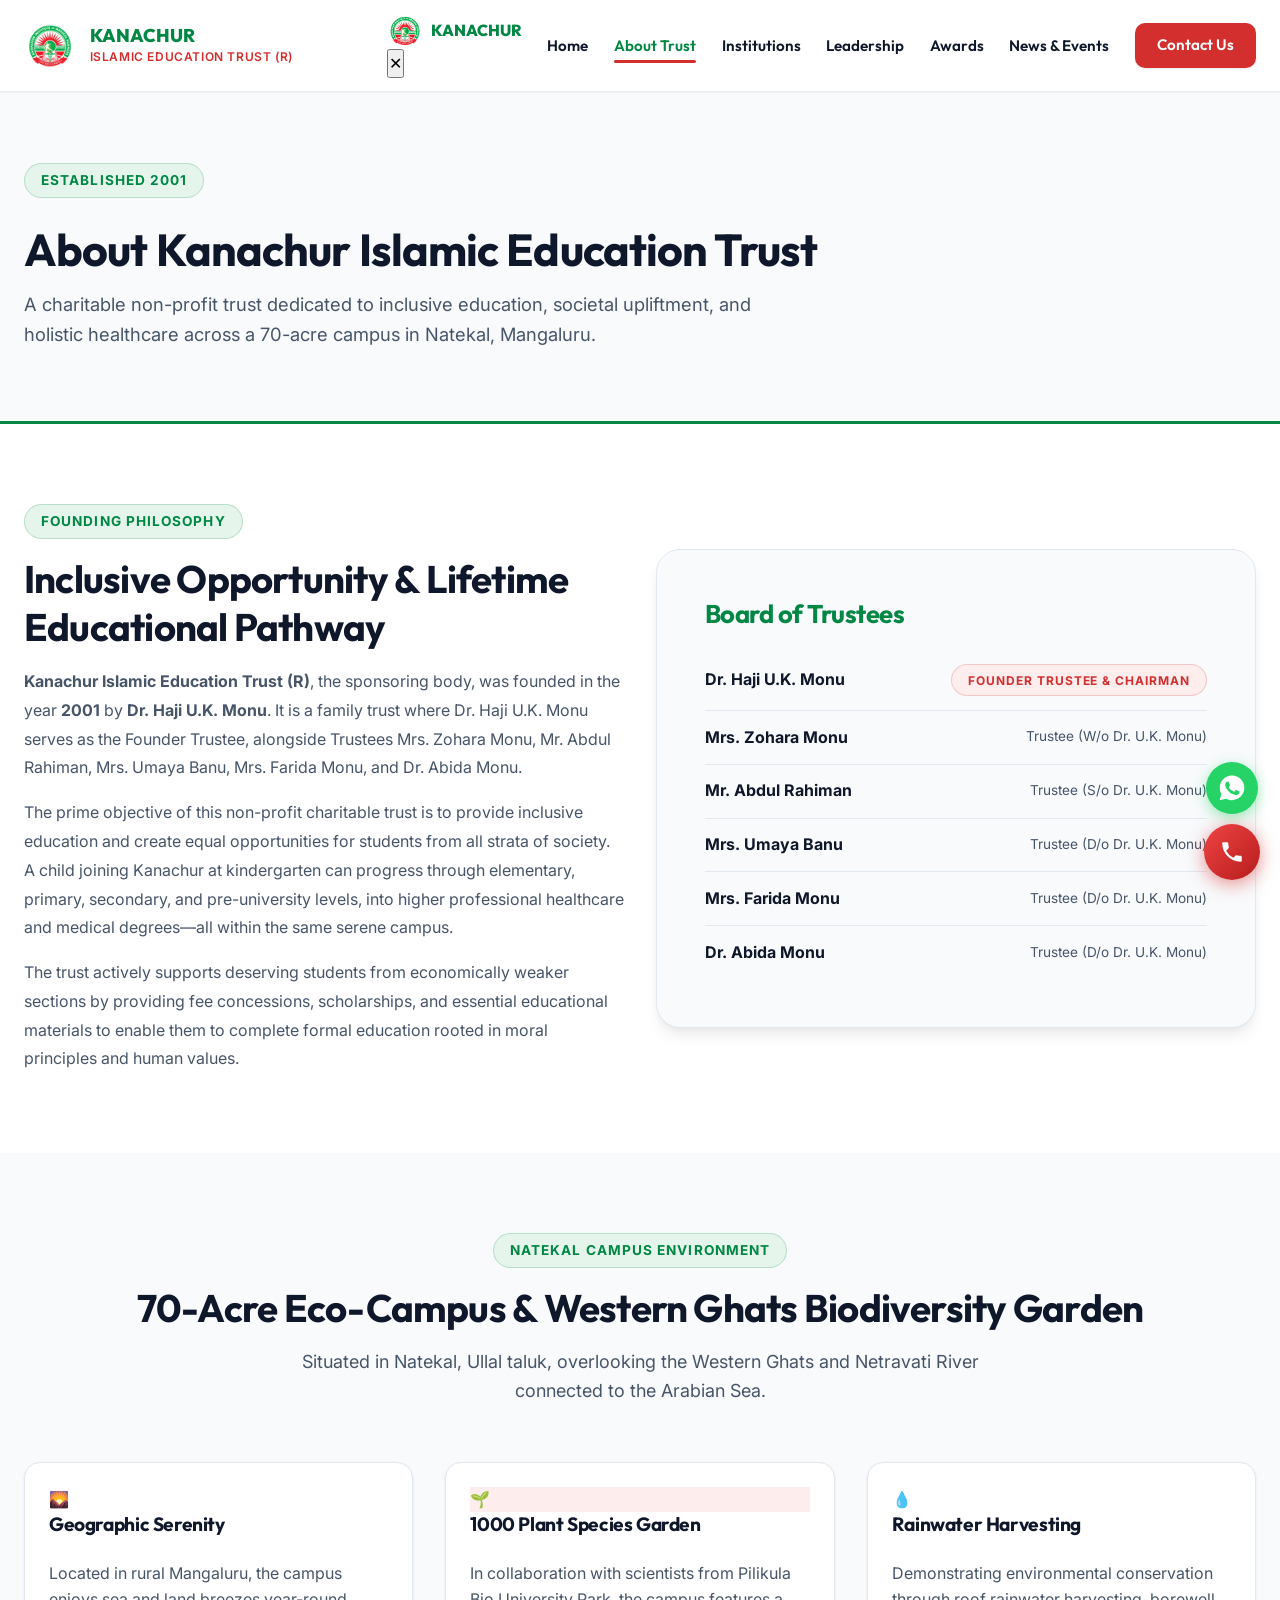
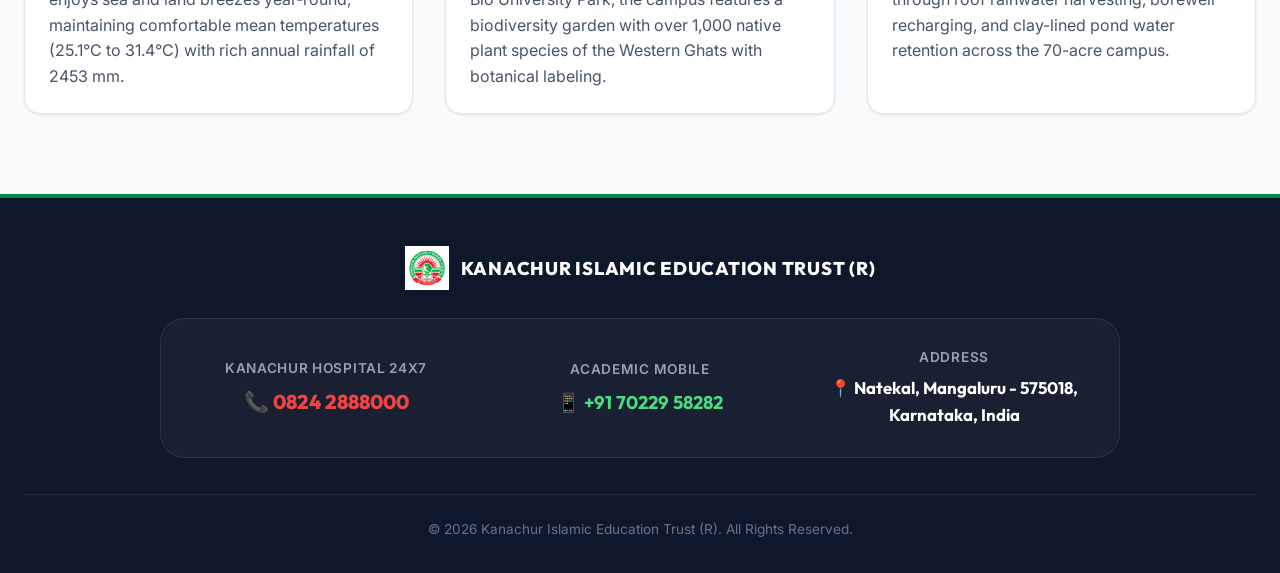
==== commit 44c65946: "Update all HTML pages, CSS, and JS files" ====
--- a/about.html
+++ b/about.html
@@ -24,42 +24,6 @@
 
   <!-- Header -->
   <header class="site-header">
-    <div class="header-top">
-      <div class="container header-top-content">
-        <div class="header-top-info">
-          <a href="tel:08242888000" class="topbar-badge-red">
-            <svg class="social-svg-icon" viewBox="0 0 24 24"><path d="M6.62 10.79a15.053 15.053 0 0 0 6.59 6.59l2.2-2.2c.27-.27.67-.36 1.02-.24 1.12.37 2.33.57 3.57.57.55 0 1 .45 1 1V20c0 .55-.45 1-1 1-9.39 0-17-7.61-17-17 0-.55.45-1 1-1h3.5c.55 0 1 .45 1 1 0 1.25.2 2.45.57 3.57.11.35.03.74-.25 1.02l-2.2 2.2z"/></svg>
-            <strong>24x7 Emergency: 0824-2888000</strong>
-          </a>
-          <a href="tel:+917022958282">📱 Academic: +91 70229 58282</a>
-          <a href="mailto:dean@kanachur.edu.in">✉ dean@kanachur.edu.in</a>
-        </div>
-        <div class="header-social-group">
-          <a href="https://www.instagram.com/kanachurhospital/" target="_blank" rel="noopener noreferrer" class="header-social-link" aria-label="Instagram">
-            <svg class="social-svg-icon" viewBox="0 0 24 24"><path d="M12 2.163c3.204 0 3.584.012 4.85.07 3.252.148 4.771 1.691 4.919 4.919.058 1.265.069 1.645.069 4.849 0 3.205-.012 3.584-.069 4.849-.149 3.225-1.664 4.771-4.919 4.919-1.266.058-1.644.07-4.85.07-3.204 0-3.584-.012-4.849-.07-3.26-.149-4.771-1.699-4.919-4.92-.058-1.265-.07-1.644-.07-4.849 0-3.204.013-3.583.07-4.849.149-3.227 1.664-4.771 4.919-4.919 1.266-.057 1.645-.069 4.849-.069zm0-2.163c-3.259 0-3.667.014-4.947.072-4.358.2-6.78 2.618-6.98 6.98-.059 1.281-.073 1.689-.073 4.948 0 3.259.014 3.668.072 4.948.2 4.358 2.618 6.78 6.98 6.98 1.281.058 1.689.072 4.948.072 3.259 0 3.668-.014 4.948-.072 4.354-.2 6.782-2.618 6.979-6.98.059-1.28.073-1.689.073-4.948 0-3.259-.014-3.667-.072-4.947-.196-4.354-2.617-6.78-6.979-6.98-1.281-.059-1.69-.073-4.949-.073zm0 5.838c-3.403 0-6.162 2.759-6.162 6.162s2.759 6.163 6.162 6.163 6.162-2.759 6.162-6.163c0-3.403-2.759-6.162-6.162-6.162zm0 10.162c-2.209 0-4-1.79-4-4 0-2.209 1.791-4 4-4s4 1.791 4 4c0 2.21-1.791 4-4 4zm6.406-11.845c-.796 0-1.441.645-1.441 1.44s.645 1.44 1.441 1.44c.795 0 1.439-.645 1.439-1.44s-.644-1.44-1.439-1.44z"/></svg>
-          </a>
-          <a href="https://facebook.com" target="_blank" rel="noopener noreferrer" class="header-social-link" aria-label="Facebook">
-            <svg class="social-svg-icon" viewBox="0 0 24 24"><path d="M24 12.073c0-6.627-5.373-12-12-12s-12 5.373-12 12c0 5.99 4.388 10.954 10.125 11.854v-8.385H7.078v-3.47h3.047V9.43c0-3.007 1.792-4.669 4.533-4.669 1.312 0 2.686.235 2.686.235v2.953H15.83c-1.491 0-1.956.925-1.956 1.874v2.25h3.328l-.532 3.47h-2.796v8.385C19.612 23.027 24 18.062 24 12.073z"/></svg>
-          </a>
-          <a href="https://youtube.com" target="_blank" rel="noopener noreferrer" class="header-social-link" aria-label="YouTube">
-            <svg class="social-svg-icon" viewBox="0 0 24 24"><path d="M23.498 6.186a3.016 3.016 0 0 0-2.122-2.136C19.505 3.545 12 3.545 12 3.545s-7.505 0-9.377.505A3.017 3.017 0 0 0 .502 6.186C0 8.07 0 12 0 12s0 3.93.502 5.814a3.016 3.016 0 0 0 2.122 2.136c1.871.505 9.376.505 9.376.505s7.505 0 9.377-.505a3.015 3.015 0 0 0 2.122-2.136C24 15.93 24 12 24 12s0-3.93-.502-5.814zM9.545 15.568V8.432L15.818 12l-6.273 3.568z"/></svg>
-          </a>
-          <a href="https://linkedin.com" target="_blank" rel="noopener noreferrer" class="header-social-link" aria-label="LinkedIn">
-            <svg class="social-svg-icon" viewBox="0 0 24 24"><path d="M19 0h-14c-2.761 0-5 2.239-5 5v14c0 2.761 2.239 5 5 5h14c2.762 0 5-2.239 5-5v-14c0-2.761-2.238-5-5-5zm-11 19h-3v-11h3v11zm-1.5-12.268c-.966 0-1.75-.79-1.75-1.764s.784-1.764 1.75-1.764 1.75.79 1.75 1.764-.783 1.764-1.75 1.764zm13.5 12.268h-3v-5.604c0-3.368-4-3.113-4 0v5.604h-3v-11h3v1.765c1.396-2.586 7-2.777 7 2.476v6.759z"/></svg>
-          </a>
-        </div>
-      </div>
-    </div>
-
-    <!-- Auto-Scrolling Marquee Ticker -->
-    <div class="marquee-container" aria-label="Latest Announcements Ticker">
-      <div class="marquee-content">
-        <span class="marquee-item">🌿 70-Acre Campus in Natekal with 1000+ Western Ghats Plant Species</span>
-        <span class="marquee-item">🏛 Sponsoring Body Founded in 2001 by Dr. Haji U.K. Monu</span>
-        <span class="marquee-item">🚨 24 Hours Emergency & Hospital Services: 0824-2888000</span>
-        <span class="marquee-item">📱 Academic Desk: +91 70229 58282</span>
-      </div>
-    </div>
 
     <nav class="navbar" aria-label="Main Navigation">
       <div class="container nav-container">
@@ -97,12 +61,11 @@
   </header>
 
   <main id="main-content">
-    <!-- Inner Hero Header -->
-    <section style="background: linear-gradient(rgba(15,23,42,0.75), rgba(15,23,42,0.75)), url('images/campus-aerial.jpg'); background-size: cover; background-position: center; color: white; padding: 4.5rem 0;">
+    <section style="background: var(--color-offwhite); color: var(--color-text-main); padding: 4.5rem 0; border-bottom: 3px solid var(--color-green-primary);">
       <div class="container">
-        <div class="section-badge red" style="background: white; color: var(--color-red-primary);">ESTABLISHED 2001</div>
-        <h1 style="color: white; font-size: 2.8rem; margin-top: 0.5rem;">About Kanachur Islamic Education Trust</h1>
-        <p style="color: #e2e8f0; font-size: 1.15rem; max-width: 750px; margin-top: 0.75rem;">
+        <div class="section-badge">ESTABLISHED 2001</div>
+        <h1 style="font-size: 2.8rem; margin-top: 0.5rem;">About Kanachur Islamic Education Trust</h1>
+        <p style="font-size: 1.15rem; max-width: 750px; margin-top: 0.75rem;">
           A charitable non-profit trust dedicated to inclusive education, societal upliftment, and holistic healthcare across a 70-acre campus in Natekal, Mangaluru.
         </p>
       </div>
@@ -213,51 +176,31 @@
   <!-- Footer -->
   <footer class="site-footer">
     <div class="container">
-      <div class="footer-grid">
-        <div class="footer-brand">
-          <div style="display:flex; align-items:center; gap:0.75rem;">
-            <img src="images/logo.png" alt="Kanachur Crest Logo" width="44" height="44">
-            <span style="font-family:var(--font-family-heading); font-weight:800; font-size:1.2rem; color:white;">KANACHUR</span>
-          </div>
-          <p>Kanachur Islamic Education Trust (R), Natekal, Mangaluru - 575018.</p>
-          <div style="margin-top: 1rem;">
-            <a href="https://www.instagram.com/kanachurhospital/" target="_blank" rel="noopener noreferrer" style="color: #60a5fa; font-size:0.85rem; display:inline-flex; align-items:center; gap:0.3rem;">
-              📷 Follow @kanachurhospital on Instagram
-            </a>
-          </div>
-        </div>
-
-        <div>
-          <h4 class="footer-title">Institutions</h4>
-          <ul class="footer-links">
-            <li><a href="institutions.html#kims">Medical Sciences (KIMS)</a></li>
-            <li><a href="institutions.html#kcons">Nursing Sciences (KCONS)</a></li>
-            <li><a href="institutions.html#kcop">Physiotherapy (KCOP)</a></li>
-            <li><a href="institutions.html#kamc">Ayurveda Medical (KAMC)</a></li>
-          </ul>
-        </div>
-
-        <div>
-          <h4 class="footer-title">Quick Links</h4>
-          <ul class="footer-links">
-            <li><a href="about.html">About Trust</a></li>
-            <li><a href="leadership.html">Leadership</a></li>
-            <li><a href="awards.html">Awards</a></li>
-            <li><a href="contact.html">Contact Us</a></li>
-          </ul>
-        </div>
-
-        <div>
-          <h4 class="footer-title">Emergency Hotline</h4>
-          <p style="color:var(--color-red-primary); font-size:1.25rem; font-weight:800;">📞 0824 2888000</p>
-          <p style="color:#cbd5e1; font-size:0.9rem; margin-top:0.5rem;">📱 +91 70229 58282</p>
-        </div>
-      </div>
-
-      <div class="footer-bottom">
-        <div>© 2026 Kanachur Islamic Education Trust (R). All Rights Reserved.</div>
-        <div>
-          <a href="https://www.instagram.com/kanachurhospital/" target="_blank" rel="noopener noreferrer">Instagram @kanachurhospital</a>
+      <div class="footer-clean-content">
+        <div class="footer-clean-brand">
+          <img src="images/logo.png" alt="Kanachur Logo" width="44" height="44">
+          <span class="footer-clean-brand-name">KANACHUR ISLAMIC EDUCATION TRUST (R)</span>
+        </div>
+
+        <div class="footer-contacts-row">
+          <div class="footer-contact-block">
+            <span class="footer-contact-title">Kanachur Hospital 24x7</span>
+            <a href="tel:08242888000" class="footer-contact-value red">📞 0824 2888000</a>
+          </div>
+
+          <div class="footer-contact-block">
+            <span class="footer-contact-title">Academic Mobile</span>
+            <a href="tel:+917022958282" class="footer-contact-value green">📱 +91 70229 58282</a>
+          </div>
+
+          <div class="footer-contact-block">
+            <span class="footer-contact-title">Address</span>
+            <span class="footer-contact-value">📍 Natekal, Mangaluru - 575018, Karnataka, India</span>
+          </div>
+        </div>
+
+        <div class="footer-copyright">
+          © 2026 Kanachur Islamic Education Trust (R). All Rights Reserved.
         </div>
       </div>
     </div>
--- a/css/components.css
+++ b/css/components.css
@@ -18,122 +18,6 @@
   box-shadow: var(--shadow-md);
 }
 
-.header-top {
-  background-color: #0f172a;
-  color: #f8fafc;
-  padding: 0.45rem 0;
-  font-size: 0.82rem;
-  border-bottom: 1px solid rgba(255, 255, 255, 0.1);
-}
-
-.header-top-content {
-  display: flex;
-  justify-content: space-between;
-  align-items: center;
-  flex-wrap: wrap;
-  gap: 0.5rem;
-}
-
-.header-top-info {
-  display: flex;
-  gap: 1.25rem;
-  align-items: center;
-}
-
-.header-top-info a {
-  color: #cbd5e1;
-  display: inline-flex;
-  align-items: center;
-  gap: 0.4rem;
-  transition: color var(--transition-fast);
-}
-
-.header-top-info a:hover {
-  color: var(--color-white);
-}
-
-.topbar-badge-red {
-  background: linear-gradient(135deg, #ef4444, #dc2626);
-  color: #ffffff !important;
-  padding: 0.25rem 0.65rem;
-  border-radius: 9999px;
-  font-weight: 700;
-  font-size: 0.78rem;
-  display: inline-flex;
-  align-items: center;
-  gap: 0.35rem;
-  box-shadow: 0 2px 8px rgba(239, 68, 68, 0.3);
-}
-
-.topbar-badge-red:hover {
-  background: linear-gradient(135deg, #f87171, #b91c1c);
-}
-
-.header-social-group {
-  display: flex;
-  align-items: center;
-  gap: 0.5rem;
-}
-
-.header-social-link {
-  display: inline-flex;
-  align-items: center;
-  justify-content: center;
-  width: 28px;
-  height: 28px;
-  border-radius: 50%;
-  background: rgba(255, 255, 255, 0.1);
-  color: #f8fafc;
-  transition: all 0.2s ease;
-}
-
-.header-social-link:hover {
-  background: var(--color-red-primary);
-  color: #ffffff;
-  transform: translateY(-2px);
-}
-
-.social-svg-icon {
-  width: 14px;
-  height: 14px;
-  fill: currentColor;
-}
-
-/* Continuous Marquee Banner */
-.marquee-container {
-  overflow: hidden;
-  white-space: nowrap;
-  background-color: var(--color-red-primary);
-  color: var(--color-white);
-  padding: 0.5rem 0;
-  font-weight: 700;
-  font-size: 0.9rem;
-  letter-spacing: 0.03em;
-  display: flex;
-  align-items: center;
-}
-
-.marquee-content {
-  display: inline-block;
-  white-space: nowrap;
-  animation: marqueeScroll 28s linear infinite;
-}
-
-.marquee-content:hover {
-  animation-play-state: paused;
-}
-
-.marquee-item {
-  display: inline-flex;
-  align-items: center;
-  gap: 0.5rem;
-  margin-right: 3rem;
-}
-
-@keyframes marqueeScroll {
-  0% { transform: translateX(0); }
-  100% { transform: translateX(-50%); }
-}
 
 .navbar {
   padding: 0.8rem 0;
@@ -863,83 +747,95 @@
   background-color: var(--color-text-main);
   color: var(--color-white);
   margin-top: auto;
-  padding-top: 4rem;
-  border-top: 5px solid var(--color-green-primary);
-}
-
-.footer-grid {
-  display: grid;
-  grid-template-columns: 1.5fr 1fr 1fr 1.2fr;
-  gap: 3rem;
-  padding-bottom: 3.5rem;
-  border-bottom: 1px solid rgba(255,255,255,0.1);
-}
-
-@media (max-width: 992px) {
-  .footer-grid { grid-template-columns: repeat(2, 1fr); gap: 2rem; }
-}
-
-@media (max-width: 576px) {
-  .footer-grid { grid-template-columns: 1fr; gap: 1.5rem; }
-  .site-footer { padding-top: 2.5rem; }
-}
-
-.footer-brand p {
-  color: #94a3b8;
-  margin-top: 1rem;
-  font-size: 0.95rem;
-}
-
-.footer-title {
+  padding: 3rem 0 2rem;
+  border-top: 4px solid var(--color-green-primary);
+}
+
+.footer-clean-content {
+  display: flex;
+  flex-direction: column;
+  align-items: center;
+  text-align: center;
+  gap: 1.75rem;
+}
+
+.footer-clean-brand {
+  display: flex;
+  align-items: center;
+  gap: 0.75rem;
+}
+
+.footer-clean-brand-name {
   font-family: var(--font-family-heading);
+  font-weight: 800;
   font-size: 1.15rem;
   color: var(--color-white);
-  margin-bottom: 1.25rem;
-  position: relative;
-}
-
-.footer-title::after {
-  content: '';
-  display: block;
-  width: 35px;
-  height: 3px;
-  background-color: var(--color-red-primary);
-  margin-top: 0.4rem;
-  border-radius: var(--radius-full);
-}
-
-.footer-links {
-  list-style: none;
-}
-
-.footer-links li {
-  margin-bottom: 0.75rem;
-}
-
-.footer-links a {
-  color: #cbd5e1;
-  font-size: 0.95rem;
-  transition: color var(--transition-fast);
-}
-
-.footer-links a:hover {
-  color: #ffffff;
-  padding-left: 0.25rem;
-}
-
-.footer-bottom {
-  padding: 1.75rem 0;
-  display: flex;
-  justify-content: space-between;
-  align-items: center;
+  letter-spacing: 0.04em;
+}
+
+.footer-contacts-row {
+  display: flex;
+  justify-content: center;
+  align-items: center;
+  gap: 2rem;
   flex-wrap: wrap;
-  gap: 1rem;
-  font-size: 0.875rem;
+  width: 100%;
+  max-width: 960px;
+  padding: 1.75rem 1.5rem;
+  background: rgba(255, 255, 255, 0.04);
+  border: 1px solid rgba(255, 255, 255, 0.08);
+  border-radius: var(--radius-xl);
+}
+
+.footer-contact-block {
+  flex: 1;
+  min-width: 220px;
+  display: flex;
+  flex-direction: column;
+  align-items: center;
+  gap: 0.4rem;
+}
+
+.footer-contact-title {
+  font-size: 0.85rem;
+  font-weight: 600;
   color: #94a3b8;
-}
-
-.footer-bottom a {
-  color: #cbd5e1;
+  text-transform: uppercase;
+  letter-spacing: 0.05em;
+}
+
+.footer-contact-value {
+  font-family: var(--font-family-heading);
+  font-size: 1.05rem;
+  font-weight: 700;
+  color: var(--color-white);
+  text-decoration: none;
+  transition: opacity 0.2s ease;
+}
+
+.footer-contact-value:hover {
+  opacity: 0.9;
+}
+
+.footer-contact-value.red {
+  color: #ef4444;
+  font-size: 1.25rem;
+  font-weight: 800;
+}
+
+.footer-contact-value.green {
+  color: #4ade80;
+  font-size: 1.15rem;
+  font-weight: 700;
+}
+
+.footer-copyright {
+  font-size: 0.85rem;
+  color: #64748b;
+  border-top: 1px solid rgba(255, 255, 255, 0.08);
+  width: 100%;
+  padding-top: 1.5rem;
+  margin-top: 0.5rem;
 }
 
 .back-to-top {
@@ -978,26 +874,7 @@
    Mobile & Responsive Enhancements
    ========================================================================== */
 
-/* Header Top Responsive */
-@media (max-width: 768px) {
-  .header-top {
-    padding: 0.35rem 0;
-  }
-  .header-top-content {
-    justify-content: space-between;
-    font-size: 0.78rem;
-    gap: 0.4rem;
-  }
-  .header-top-info {
-    gap: 0.6rem;
-    flex-wrap: wrap;
-  }
-  .header-top-info a {
-    font-size: 0.78rem;
-  }
-}
-
-@media (max-width: 480px) {
+/* Brand Logo Mobile Compact */@media (max-width: 480px) {
   .brand-logo-img {
     width: 40px;
     height: 40px;
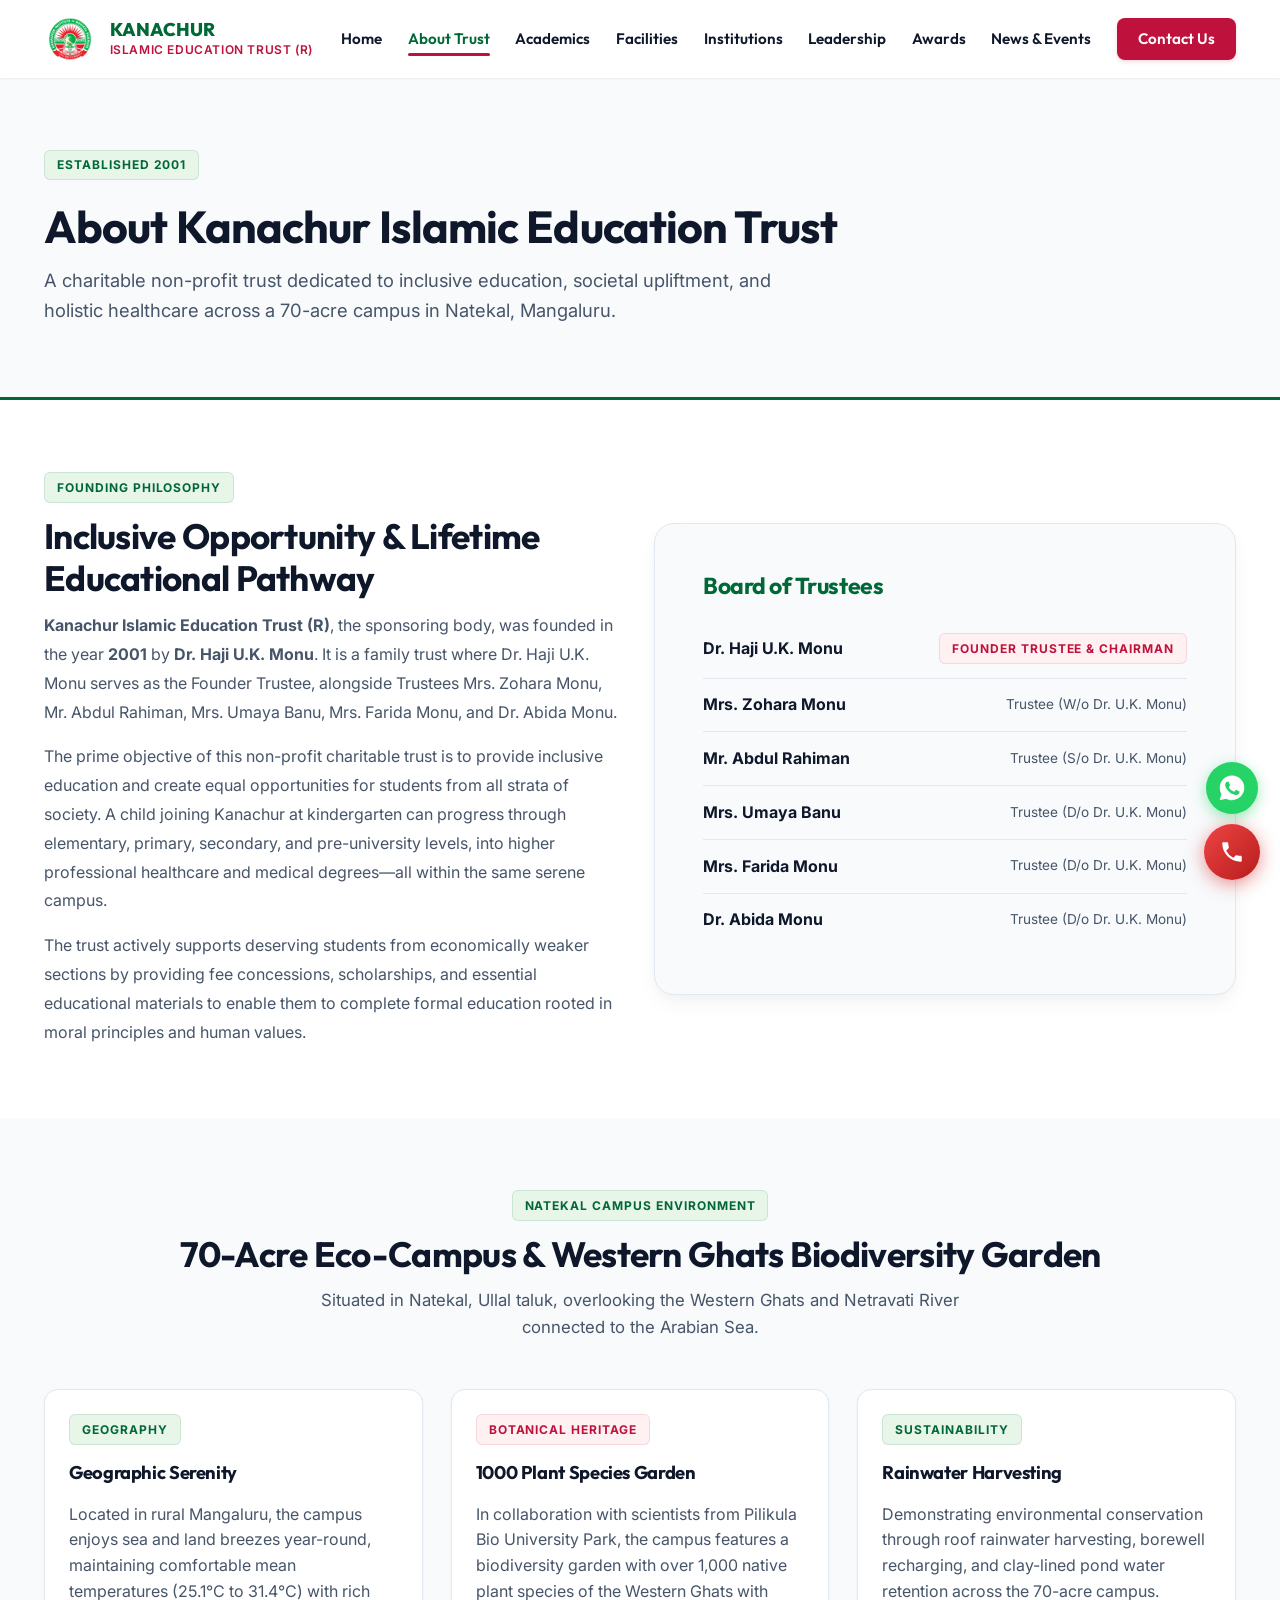
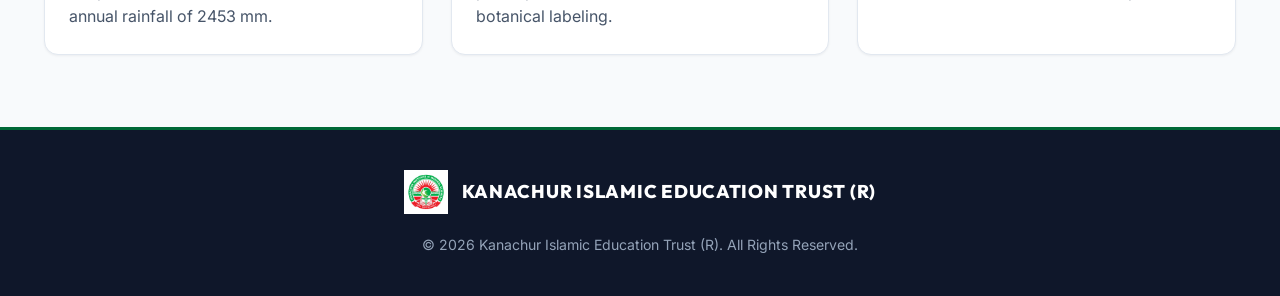
==== commit 21d06bdc: "Update all HTML pages, CSS, and JS files" ====
--- a/about.html
+++ b/about.html
@@ -50,6 +50,8 @@
           </div>
           <li><a href="index.html" class="nav-link">Home</a></li>
           <li><a href="about.html" class="nav-link active">About Trust</a></li>
+          <li><a href="academics.html" class="nav-link">Academics</a></li>
+          <li><a href="facilities.html" class="nav-link">Facilities</a></li>
           <li><a href="institutions.html" class="nav-link">Institutions</a></li>
           <li><a href="leadership.html" class="nav-link">Leadership</a></li>
           <li><a href="awards.html" class="nav-link">Awards</a></li>
@@ -125,45 +127,39 @@
     <!-- Campus & Bio-Diversity Garden Feature -->
     <section class="section-padding" style="background-color: var(--color-offwhite);">
       <div class="container">
-        <div class="text-center reveal-on-scroll" style="margin-bottom: 3.5rem;">
+        <div class="text-center reveal-on-scroll" style="margin-bottom: 3rem;">
           <div class="section-badge">Natekal Campus Environment</div>
           <h2 class="section-title">70-Acre Eco-Campus & Western Ghats Biodiversity Garden</h2>
           <p class="section-subtitle">Situated in Natekal, Ullal taluk, overlooking the Western Ghats and Netravati River connected to the Arabian Sea.</p>
         </div>
 
         <div class="grid grid-3">
-          <div class="institution-card reveal-on-scroll">
-            <div class="institution-header" style="padding: 1.5rem 1.5rem 0;">
-              <div class="institution-icon">🌄</div>
-              <div>
-                <h3 class="institution-title">Geographic Serenity</h3>
-              </div>
-            </div>
-            <div class="institution-card-content">
+          <div class="institution-card reveal-on-scroll" style="padding: 1.5rem;">
+            <div>
+              <span class="section-badge">GEOGRAPHY</span>
+              <h3 class="institution-title" style="margin-top: 0.25rem;">Geographic Serenity</h3>
+            </div>
+            <div class="institution-card-content" style="padding: 1rem 0 0;">
               <p>Located in rural Mangaluru, the campus enjoys sea and land breezes year-round, maintaining comfortable mean temperatures (25.1°C to 31.4°C) with rich annual rainfall of 2453 mm.</p>
             </div>
           </div>
 
-          <div class="institution-card red-accent reveal-on-scroll">
-            <div class="institution-header" style="padding: 1.5rem 1.5rem 0;">
-              <div class="institution-icon" style="background: var(--color-red-light); color: var(--color-red-primary);">🌱</div>
-              <div>
-                <h3 class="institution-title">1000 Plant Species Garden</h3>
-              </div>
-            </div>
-            <div class="institution-card-content">
+          <div class="institution-card red-accent reveal-on-scroll" style="padding: 1.5rem;">
+            <div>
+              <span class="section-badge red">BOTANICAL HERITAGE</span>
+              <h3 class="institution-title" style="margin-top: 0.25rem;">1000 Plant Species Garden</h3>
+            </div>
+            <div class="institution-card-content" style="padding: 1rem 0 0;">
               <p>In collaboration with scientists from Pilikula Bio University Park, the campus features a biodiversity garden with over 1,000 native plant species of the Western Ghats with botanical labeling.</p>
             </div>
           </div>
 
-          <div class="institution-card reveal-on-scroll">
-            <div class="institution-header" style="padding: 1.5rem 1.5rem 0;">
-              <div class="institution-icon">💧</div>
-              <div>
-                <h3 class="institution-title">Rainwater Harvesting</h3>
-              </div>
-            </div>
-            <div class="institution-card-content">
+          <div class="institution-card reveal-on-scroll" style="padding: 1.5rem;">
+            <div>
+              <span class="section-badge">SUSTAINABILITY</span>
+              <h3 class="institution-title" style="margin-top: 0.25rem;">Rainwater Harvesting</h3>
+            </div>
+            <div class="institution-card-content" style="padding: 1rem 0 0;">
               <p>Demonstrating environmental conservation through roof rainwater harvesting, borewell recharging, and clay-lined pond water retention across the 70-acre campus.</p>
             </div>
           </div>
@@ -182,23 +178,6 @@
           <span class="footer-clean-brand-name">KANACHUR ISLAMIC EDUCATION TRUST (R)</span>
         </div>
 
-        <div class="footer-contacts-row">
-          <div class="footer-contact-block">
-            <span class="footer-contact-title">Kanachur Hospital 24x7</span>
-            <a href="tel:08242888000" class="footer-contact-value red">📞 0824 2888000</a>
-          </div>
-
-          <div class="footer-contact-block">
-            <span class="footer-contact-title">Academic Mobile</span>
-            <a href="tel:+917022958282" class="footer-contact-value green">📱 +91 70229 58282</a>
-          </div>
-
-          <div class="footer-contact-block">
-            <span class="footer-contact-title">Address</span>
-            <span class="footer-contact-value">📍 Natekal, Mangaluru - 575018, Karnataka, India</span>
-          </div>
-        </div>
-
         <div class="footer-copyright">
           © 2026 Kanachur Islamic Education Trust (R). All Rights Reserved.
         </div>
--- a/css/main.css
+++ b/css/main.css
@@ -1,6 +1,6 @@
 /* ==========================================================================
    Kanachur Islamic Education Trust (R) - Design System & Core Styles
-   Strict adherence: 50% White, 25% Rich Green, 25% Deep Institutional Red
+   Premium Minimal White Theme (50% White, 25% Institutional Green, 25% Crimson Red)
    ========================================================================== */
 
 :root {
@@ -12,17 +12,16 @@
   --color-border-dark: #cbd5e1;
 
   /* 25% Rich Institutional Green */
-  --color-green-primary: #008744;
-  --color-green-dark: #006837;
-  --color-green-light: #e6f5ec;
-  --color-green-hover: #007038;
-  --color-green-glow: stroke rgba(0, 135, 68, 0.15);
-
-  /* 25% Deep Institutional Red */
-  --color-red-primary: #d32f2f;
-  --color-red-dark: #b71c1c;
-  --color-red-light: #fdeded;
-  --color-red-hover: #9a0007;
+  --color-green-primary: #006837;
+  --color-green-dark: #004d28;
+  --color-green-light: #e8f5e9;
+  --color-green-hover: #00542c;
+
+  /* 25% Deep Crimson Red */
+  --color-red-primary: #be123c;
+  --color-red-dark: #9f1239;
+  --color-red-light: #fff1f2;
+  --color-red-hover: #881337;
 
   /* Typography Colors */
   --color-text-main: #0f172a;
@@ -33,27 +32,27 @@
   /* Accents & Status */
   --color-accent-gold: #d97706;
   --color-accent-gold-light: #fef3c7;
-  --shadow-sm: 0 1px 3px rgba(0,0,0,0.06), 0 1px 2px rgba(0,0,0,0.04);
-  --shadow-md: 0 4px 6px -1px rgba(0,0,0,0.07), 0 2px 4px -1px rgba(0,0,0,0.04);
-  --shadow-lg: 0 10px 15px -3px rgba(0,0,0,0.08), 0 4px 6px -2px rgba(0,0,0,0.03);
-  --shadow-xl: 0 20px 25px -5px rgba(0,0,0,0.1), 0 10px 10px -5px rgba(0,0,0,0.04);
-  --shadow-glow-red: 0 0 20px rgba(211, 47, 47, 0.25);
-  --shadow-glow-green: 0 0 20px rgba(0, 135, 68, 0.2);
+
+  /* Subtle Clean Shadows */
+  --shadow-sm: 0 1px 3px rgba(15, 23, 42, 0.04), 0 1px 2px rgba(15, 23, 42, 0.02);
+  --shadow-md: 0 4px 12px rgba(15, 23, 42, 0.05), 0 2px 4px rgba(15, 23, 42, 0.02);
+  --shadow-lg: 0 10px 25px -5px rgba(15, 23, 42, 0.06), 0 4px 10px rgba(15, 23, 42, 0.02);
+  --shadow-xl: 0 20px 35px -8px rgba(15, 23, 42, 0.08), 0 8px 16px rgba(15, 23, 42, 0.03);
 
   /* Layout & Geometry */
   --radius-sm: 6px;
-  --radius-md: 10px;
-  --radius-lg: 16px;
-  --radius-xl: 24px;
+  --radius-md: 8px;
+  --radius-lg: 14px;
+  --radius-xl: 20px;
   --radius-full: 9999px;
 
-  --font-family-sans: 'Inter', -apple-system, BlinkMacSystemFont, 'Segoe UI', Roboto, Helvetica, Arial, sans-serif;
+  --font-family-sans: 'Inter', -apple-system, BlinkMacSystemFont, 'Segoe UI', Roboto, sans-serif;
   --font-family-heading: 'Outfit', 'Inter', -apple-system, sans-serif;
 
-  --container-max: 1280px;
+  --container-max: 1240px;
   --transition-fast: 0.2s cubic-bezier(0.4, 0, 0.2, 1);
   --transition-normal: 0.3s cubic-bezier(0.4, 0, 0.2, 1);
-  --transition-slow: 0.5s cubic-bezier(0.4, 0, 0.2, 1);
+  --transition-slow: 0.4s cubic-bezier(0.4, 0, 0.2, 1);
 }
 
 /* Reduced Motion Override */
@@ -101,17 +100,17 @@
 h1, h2, h3, h4, h5, h6 {
   font-family: var(--font-family-heading);
   font-weight: 700;
-  line-height: 1.25;
+  line-height: 1.2;
   color: var(--color-text-main);
   letter-spacing: -0.02em;
 }
 
-h1 { font-size: clamp(2.25rem, 4vw, 3.5rem); }
-h2 { font-size: clamp(1.75rem, 3vw, 2.5rem); }
-h3 { font-size: clamp(1.25rem, 2vw, 1.75rem); }
-h4 { font-size: 1.25rem; }
-h5 { font-size: 1.1rem; }
-h6 { font-size: 0.95rem; }
+h1 { font-size: clamp(2rem, 3.8vw, 3.2rem); }
+h2 { font-size: clamp(1.6rem, 2.8vw, 2.2rem); }
+h3 { font-size: clamp(1.2rem, 1.8vw, 1.5rem); }
+h4 { font-size: 1.15rem; }
+h5 { font-size: 1.05rem; }
+h6 { font-size: 0.92rem; }
 
 p {
   margin-bottom: 1rem;
@@ -150,20 +149,20 @@
 }
 
 .section-padding {
-  padding-top: 5rem;
-  padding-bottom: 5rem;
+  padding-top: 4.5rem;
+  padding-bottom: 4.5rem;
 }
 
 @media (max-width: 768px) {
   .section-padding {
-    padding-top: 3.5rem;
-    padding-bottom: 3.5rem;
+    padding-top: 3rem;
+    padding-bottom: 3rem;
   }
 }
 
 .grid {
   display: grid;
-  gap: 2rem;
+  gap: 1.75rem;
 }
 
 .grid-2 { grid-template-columns: repeat(2, 1fr); }
@@ -193,86 +192,86 @@
   align-items: center;
 }
 
-/* Section Header Typography */
+/* Category Eyebrows & Badges */
 .section-badge {
   display: inline-flex;
   align-items: center;
-  gap: 0.5rem;
-  padding: 0.35rem 1rem;
+  gap: 0.4rem;
+  padding: 0.3rem 0.75rem;
   background-color: var(--color-green-light);
   color: var(--color-green-primary);
-  font-size: 0.85rem;
+  font-size: 0.75rem;
   font-weight: 700;
   text-transform: uppercase;
   letter-spacing: 0.08em;
-  border-radius: var(--radius-full);
-  margin-bottom: 1rem;
-  border: 1px solid rgba(0, 135, 68, 0.2);
+  border-radius: var(--radius-sm);
+  margin-bottom: 0.75rem;
+  border: 1px solid rgba(0, 104, 55, 0.12);
 }
 
 .section-badge.red {
   background-color: var(--color-red-light);
   color: var(--color-red-primary);
-  border-color: rgba(211, 47, 47, 0.2);
+  border-color: rgba(190, 18, 60, 0.12);
 }
 
 .section-title {
-  margin-bottom: 1rem;
+  margin-bottom: 0.75rem;
   position: relative;
 }
 
 .section-subtitle {
-  font-size: 1.125rem;
+  font-size: 1.05rem;
   color: var(--color-text-muted);
-  max-width: 700px;
+  max-width: 680px;
+  line-height: 1.6;
 }
 
 .text-center { text-align: center; }
 .text-center .section-subtitle { margin-left: auto; margin-right: auto; }
 
-/* Buttons & CTAs */
+/* Buttons & CTAs (Refined Clean Minimal Design) */
 .btn {
   display: inline-flex;
   align-items: center;
   justify-content: center;
-  gap: 0.6rem;
-  padding: 0.85rem 1.8rem;
+  gap: 0.5rem;
+  padding: 0.75rem 1.5rem;
   font-family: var(--font-family-heading);
-  font-size: 0.95rem;
-  font-weight: 700;
+  font-size: 0.92rem;
+  font-weight: 600;
   border-radius: var(--radius-md);
   cursor: pointer;
-  border: 2px solid transparent;
+  border: 1px solid transparent;
   transition: all var(--transition-fast);
   text-decoration: none;
-  white-space: normal;
-  word-break: break-word;
+  white-space: nowrap;
 }
 
 .btn-primary {
   background-color: var(--color-red-primary);
   color: var(--color-white);
-  box-shadow: var(--shadow-sm);
+  box-shadow: 0 2px 4px rgba(190, 18, 60, 0.15);
 }
 
 .btn-primary:hover {
   background-color: var(--color-red-hover);
   color: var(--color-white);
-  box-shadow: var(--shadow-glow-red);
-  transform: translateY(-2px);
+  transform: translateY(-1px);
+  box-shadow: 0 4px 12px rgba(190, 18, 60, 0.25);
 }
 
 .btn-secondary {
   background-color: var(--color-green-primary);
   color: var(--color-white);
-  box-shadow: var(--shadow-sm);
+  box-shadow: 0 2px 4px rgba(0, 104, 55, 0.15);
 }
 
 .btn-secondary:hover {
   background-color: var(--color-green-dark);
   color: var(--color-white);
-  box-shadow: var(--shadow-glow-green);
-  transform: translateY(-2px);
+  transform: translateY(-1px);
+  box-shadow: 0 4px 12px rgba(0, 104, 55, 0.25);
 }
 
 .btn-outline-green {
@@ -284,29 +283,87 @@
 .btn-outline-green:hover {
   background-color: var(--color-green-primary);
   color: var(--color-white);
-  transform: translateY(-2px);
+  transform: translateY(-1px);
+}
+
+.btn-outline-red {
+  background-color: transparent;
+  border-color: var(--color-red-primary);
+  color: var(--color-red-primary);
+}
+
+.btn-outline-red:hover {
+  background-color: var(--color-red-primary);
+  color: var(--color-white);
+  transform: translateY(-1px);
 }
 
 .btn-outline-white {
   background-color: transparent;
-  border-color: var(--color-white);
-  color: var(--color-white);
+  border-color: var(--color-border);
+  color: var(--color-text-main);
 }
 
 .btn-outline-white:hover {
-  background-color: var(--color-white);
-  color: var(--color-green-primary);
-  transform: translateY(-2px);
+  background-color: var(--color-offwhite);
+  border-color: var(--color-border-dark);
+  transform: translateY(-1px);
 }
 
 /* Scroll Animations */
 .reveal-on-scroll {
   opacity: 0;
-  transform: translateY(30px);
-  transition: opacity 0.7s ease, transform 0.7s ease;
+  transform: translateY(20px);
+  transition: opacity 0.5s ease, transform 0.5s ease;
 }
 
 .reveal-on-scroll.is-visible {
   opacity: 1;
   transform: translateY(0);
 }
+
+/* Utility Section Fills */
+.bg-fill-green {
+  background-color: var(--color-green-primary) !important;
+  color: #ffffff !important;
+}
+
+.bg-fill-green h1,
+.bg-fill-green h2,
+.bg-fill-green h3,
+.bg-fill-green h4,
+.bg-fill-green p,
+.bg-fill-green span,
+.bg-fill-green strong {
+  color: #ffffff !important;
+}
+
+.bg-fill-green p {
+  color: rgba(255, 255, 255, 0.9) !important;
+}
+
+.bg-fill-red {
+  background-color: var(--color-red-primary) !important;
+  color: #ffffff !important;
+}
+
+.bg-fill-red h1,
+.bg-fill-red h2,
+.bg-fill-red h3,
+.bg-fill-red h4,
+.bg-fill-red p,
+.bg-fill-red span,
+.bg-fill-red strong {
+  color: #ffffff !important;
+}
+
+.bg-fill-red p {
+  color: rgba(255, 255, 255, 0.9) !important;
+}
+
+.section-badge.white-fill {
+  background-color: rgba(255, 255, 255, 0.2);
+  color: #ffffff;
+  border-color: rgba(255, 255, 255, 0.35);
+}
+
--- a/css/components.css
+++ b/css/components.css
@@ -143,6 +143,11 @@
 .nav-overlay.active {
   opacity: 1;
   visibility: visible;
+}
+
+/* Nav Menu Header for Mobile Drawer */
+.nav-menu-header {
+  display: none;
 }
 
 @media (max-width: 992px) {
@@ -222,14 +227,15 @@
   }
 }
 
-/* Hero Section with Image Slideshow */
+/* Hero Section with Light Crisp Overlay */
 .hero-slider-container {
   position: relative;
-  min-height: 580px;
+  min-height: 560px;
   overflow: hidden;
   display: flex;
   align-items: center;
-  border-bottom: 4px solid var(--color-green-primary);
+  border-bottom: 3px solid var(--color-green-primary);
+  background-color: var(--color-offwhite);
 }
 
 .hero-slide {
@@ -249,56 +255,56 @@
 .hero-slide-overlay {
   position: absolute;
   inset: 0;
-  background: linear-gradient(90deg, rgba(15, 23, 42, 0.85) 0%, rgba(15, 23, 42, 0.70) 50%, rgba(15, 23, 42, 0.45) 100%);
+  background: linear-gradient(90deg, rgba(255, 255, 255, 0.95) 0%, rgba(255, 255, 255, 0.75) 55%, rgba(255, 255, 255, 0.25) 100%);
   z-index: 2;
 }
 
 .hero-content-wrap {
   position: relative;
   z-index: 3;
-  color: var(--color-white);
-  padding: 4rem 0;
+  color: var(--color-text-main);
+  padding: 3.5rem 0;
 }
 
 .hero-text-card {
-  background: rgba(15, 23, 42, 0.65);
+  background: rgba(255, 255, 255, 0.92);
   backdrop-filter: blur(12px);
+  -webkit-backdrop-filter: blur(12px);
   padding: 2.5rem;
   border-radius: var(--radius-xl);
-  border: 1px solid rgba(255, 255, 255, 0.2);
-  box-shadow: var(--shadow-xl);
-  max-width: 780px;
+  border: 1px solid rgba(226, 232, 240, 0.9);
+  box-shadow: 0 12px 32px rgba(15, 23, 42, 0.08);
+  max-width: 720px;
 }
 
 .hero-cta-group {
   display: flex;
   flex-wrap: wrap;
-  gap: 1rem;
+  gap: 0.85rem;
   align-items: center;
 }
 
 .hero-title-dark {
-  font-size: clamp(2.3rem, 4vw, 3.4rem);
-  color: var(--color-white);
-  margin-bottom: 1.25rem;
-  line-height: 1.15;
-  text-shadow: 0 2px 4px rgba(0,0,0,0.5);
+  font-size: clamp(2rem, 3.6vw, 3rem);
+  color: var(--color-text-main);
+  margin-bottom: 1rem;
+  line-height: 1.18;
+  font-weight: 800;
 }
 
 .hero-title-dark .highlight-red {
-  color: #ff5252;
+  color: var(--color-red-primary);
 }
 
 .hero-title-dark .highlight-green {
-  color: #4ade80;
+  color: var(--color-green-primary);
 }
 
 .hero-description-dark {
-  font-size: 1.15rem;
-  line-height: 1.7;
-  color: #f1f5f9;
-  margin-bottom: 2rem;
-  text-shadow: 0 1px 2px rgba(0,0,0,0.5);
+  font-size: 1.05rem;
+  line-height: 1.65;
+  color: var(--color-text-muted);
+  margin-bottom: 1.75rem;
 }
 
 /* Slider Controls */
@@ -308,30 +314,31 @@
   left: 50%;
   transform: translateX(-50%);
   display: flex;
-  gap: 10px;
+  gap: 8px;
   z-index: 10;
 }
 
 .slider-dot {
-  width: 14px;
-  height: 14px;
+  width: 10px;
+  height: 10px;
   border-radius: 50%;
-  background: rgba(255,255,255,0.4);
-  border: 2px solid white;
+  background: rgba(15, 23, 42, 0.2);
+  border: 1px solid rgba(15, 23, 42, 0.3);
   cursor: pointer;
-  transition: all 0.3s;
+  transition: all 0.3s ease;
 }
 
 .slider-dot.active {
-  background: var(--color-red-primary);
-  width: 32px;
+  background: var(--color-green-primary);
+  width: 28px;
   border-radius: 10px;
+  border-color: var(--color-green-primary);
 }
 
 /* Statistics Section */
 .stats-section {
   background-color: var(--color-white);
-  margin-top: -2.5rem;
+  margin-top: -2rem;
   position: relative;
   z-index: 20;
 }
@@ -341,7 +348,7 @@
   grid-template-columns: repeat(4, 1fr);
   background-color: var(--color-white);
   border-radius: var(--radius-xl);
-  box-shadow: var(--shadow-xl);
+  box-shadow: var(--shadow-lg);
   border: 1px solid var(--color-border);
   overflow: hidden;
 }
@@ -354,7 +361,7 @@
 }
 
 .stat-card {
-  padding: 2.2rem 1.5rem;
+  padding: 2rem 1.25rem;
   text-align: center;
   border-right: 1px solid var(--color-border);
   transition: background-color var(--transition-fast);
@@ -370,11 +377,11 @@
 
 .stat-number {
   font-family: var(--font-family-heading);
-  font-size: 2.8rem;
+  font-size: 2.6rem;
   font-weight: 800;
   color: var(--color-green-primary);
   line-height: 1;
-  margin-bottom: 0.5rem;
+  margin-bottom: 0.4rem;
 }
 
 .stat-card.red .stat-number {
@@ -384,7 +391,7 @@
 .stat-label {
   font-family: var(--font-family-heading);
   font-weight: 700;
-  font-size: 1.05rem;
+  font-size: 0.95rem;
   color: var(--color-text-main);
   text-transform: uppercase;
   letter-spacing: 0.05em;
@@ -418,7 +425,7 @@
 }
 
 .institution-card:hover .institution-card-img {
-  transform: scale(1.05);
+  transform: scale(1.04);
 }
 
 .institution-card-content {
@@ -429,20 +436,24 @@
 }
 
 .institution-card:hover {
-  transform: translateY(-5px);
+  transform: translateY(-4px);
   box-shadow: var(--shadow-lg);
   border-color: var(--color-green-primary);
 }
 
+.institution-card.red-accent:hover {
+  border-color: var(--color-red-primary);
+}
+
 .institution-title {
-  font-size: 1.2rem;
+  font-size: 1.15rem;
   font-weight: 700;
   color: var(--color-text-main);
-  line-height: 1.3;
+  line-height: 1.35;
 }
 
 .institution-body {
-  margin-bottom: 1.5rem;
+  margin-bottom: 1.25rem;
   flex-grow: 1;
 }
 
@@ -452,21 +463,22 @@
   align-items: center;
   padding-top: 1rem;
   border-top: 1px solid var(--color-light-gray);
+  margin-top: 1rem;
 }
 
 .institution-link {
   font-family: var(--font-family-heading);
   font-weight: 700;
-  font-size: 0.9rem;
+  font-size: 0.88rem;
   display: inline-flex;
   align-items: center;
-  gap: 0.4rem;
+  gap: 0.3rem;
 }
 
 /* Compact Auto-Scrolling Gallery Section */
 .gallery-section {
   background-color: var(--color-offwhite);
-  padding: 4rem 0;
+  padding: 3.5rem 0;
   border-top: 1px solid var(--color-border);
   border-bottom: 1px solid var(--color-border);
 }
@@ -474,7 +486,7 @@
 .compact-gallery-slider {
   overflow: hidden;
   position: relative;
-  padding: 1rem 0;
+  padding: 0.75rem 0;
 }
 
 .compact-gallery-track {
@@ -489,14 +501,14 @@
 }
 
 .gallery-card {
-  width: 280px;
-  height: 200px;
+  width: 270px;
+  height: 190px;
   border-radius: var(--radius-md);
   overflow: hidden;
   position: relative;
   box-shadow: var(--shadow-md);
   flex-shrink: 0;
-  border: 2px solid white;
+  border: 1px solid var(--color-border);
 }
 
 .gallery-card img {
@@ -507,7 +519,7 @@
 }
 
 .gallery-card:hover img {
-  transform: scale(1.1);
+  transform: scale(1.06);
 }
 
 .gallery-card-caption {
@@ -517,7 +529,7 @@
   background: linear-gradient(transparent, rgba(15,23,42,0.85));
   color: white;
   padding: 0.75rem 1rem;
-  font-size: 0.85rem;
+  font-size: 0.82rem;
   font-weight: 600;
 }
 
@@ -526,75 +538,81 @@
   100% { transform: translateX(-50%); }
 }
 
-/* Contact Info Display Box (Replaces forms) */
+/* Contact Info Display Box (Clean Minimal Design) */
 .contact-display-card {
-  background: #900C0F;
-  background: linear-gradient(135deg, #900C0F 0%, #B71C1C 100%);
+  background: var(--color-white);
+  border: 1px solid var(--color-border);
+  border-radius: var(--radius-xl);
+  padding: 2.5rem;
+  box-shadow: var(--shadow-md);
+}
+
+.contact-display-title {
+  font-size: 1.8rem;
+  font-weight: 800;
+  color: var(--color-text-main);
+  margin-bottom: 1.5rem;
+  padding-bottom: 0.5rem;
+  border-bottom: 2px solid var(--color-green-primary);
+}
+
+.contact-info-row {
+  display: flex;
+  align-items: flex-start;
+  gap: 1rem;
+  margin-bottom: 1.5rem;
+}
+
+.contact-info-icon {
+  width: 38px;
+  height: 38px;
+  border-radius: var(--radius-md);
+  background: var(--color-green-light);
+  color: var(--color-green-primary);
+  display: flex;
+  align-items: center;
+  justify-content: center;
+  font-size: 0.95rem;
+  font-weight: 700;
+  flex-shrink: 0;
+}
+
+.contact-info-text {
+  font-size: 1rem;
+  line-height: 1.6;
+  color: var(--color-text-main);
+}
+
+.contact-info-text a {
+  color: var(--color-green-primary);
+  font-weight: 600;
+}
+
+.social-links-group {
+  display: flex;
+  gap: 0.75rem;
+  margin-top: 1rem;
+}
+
+.social-icon-btn {
+  width: 40px;
+  height: 40px;
+  border-radius: var(--radius-md);
+  background: var(--color-offwhite);
+  border: 1px solid var(--color-border);
+  color: var(--color-text-main);
+  display: flex;
+  align-items: center;
+  justify-content: center;
+  font-size: 1rem;
+  transition: all 0.2s ease;
+}
+
+.social-icon-btn:hover {
+  background: var(--color-green-primary);
   color: white;
-  border-radius: var(--radius-xl);
-  padding: 3rem 2.5rem;
-  box-shadow: var(--shadow-xl);
-}
-
-.contact-display-title {
-  font-size: 2.2rem;
-  font-weight: 800;
-  color: white;
-  margin-bottom: 2rem;
-}
-
-.contact-info-row {
-  display: flex;
-  align-items: flex-start;
-  gap: 1.25rem;
-  margin-bottom: 1.75rem;
-}
-
-.contact-info-icon {
-  width: 44px;
-  height: 44px;
-  border-radius: 50%;
-  background: rgba(255,255,255,0.15);
-  display: flex;
-  align-items: center;
-  justify-content: center;
-  font-size: 1.25rem;
-  flex-shrink: 0;
-}
-
-.contact-info-text {
-  font-size: 1.05rem;
-  line-height: 1.6;
-}
-
-.contact-info-text a {
-  color: white;
-  text-decoration: underline;
-}
-
-.social-links-group {
-  display: flex;
-  gap: 1rem;
-  margin-top: 1.5rem;
-}
-
-.social-icon-btn {
-  width: 44px;
-  height: 44px;
-  border-radius: 50%;
-  background: rgba(255,255,255,0.2);
-  color: white;
-  display: flex;
-  align-items: center;
-  justify-content: center;
-  font-size: 1.2rem;
-  transition: all 0.3s;
-}
-
-.social-icon-btn:hover {
-  background: white;
-  color: var(--color-red-primary);
-  transform: translateY(-3px);
+  border-color: var(--color-green-primary);
+  transform: translateY(-2px);
 }
 
 /* Floating Action Stack at Bottom Right */
@@ -747,8 +765,8 @@
   background-color: var(--color-text-main);
   color: var(--color-white);
   margin-top: auto;
-  padding: 3rem 0 2rem;
-  border-top: 4px solid var(--color-green-primary);
+  padding: 2.5rem 0;
+  border-top: 3px solid var(--color-green-primary);
 }
 
 .footer-clean-content {
@@ -756,13 +774,14 @@
   flex-direction: column;
   align-items: center;
   text-align: center;
-  gap: 1.75rem;
+  gap: 1rem;
 }
 
 .footer-clean-brand {
   display: flex;
   align-items: center;
-  gap: 0.75rem;
+  justify-content: center;
+  gap: 0.85rem;
 }
 
 .footer-clean-brand-name {
@@ -773,69 +792,10 @@
   letter-spacing: 0.04em;
 }
 
-.footer-contacts-row {
-  display: flex;
-  justify-content: center;
-  align-items: center;
-  gap: 2rem;
-  flex-wrap: wrap;
-  width: 100%;
-  max-width: 960px;
-  padding: 1.75rem 1.5rem;
-  background: rgba(255, 255, 255, 0.04);
-  border: 1px solid rgba(255, 255, 255, 0.08);
-  border-radius: var(--radius-xl);
-}
-
-.footer-contact-block {
-  flex: 1;
-  min-width: 220px;
-  display: flex;
-  flex-direction: column;
-  align-items: center;
-  gap: 0.4rem;
-}
-
-.footer-contact-title {
-  font-size: 0.85rem;
-  font-weight: 600;
+.footer-copyright {
+  font-size: 0.88rem;
   color: #94a3b8;
-  text-transform: uppercase;
-  letter-spacing: 0.05em;
-}
-
-.footer-contact-value {
-  font-family: var(--font-family-heading);
-  font-size: 1.05rem;
-  font-weight: 700;
-  color: var(--color-white);
-  text-decoration: none;
-  transition: opacity 0.2s ease;
-}
-
-.footer-contact-value:hover {
-  opacity: 0.9;
-}
-
-.footer-contact-value.red {
-  color: #ef4444;
-  font-size: 1.25rem;
-  font-weight: 800;
-}
-
-.footer-contact-value.green {
-  color: #4ade80;
-  font-size: 1.15rem;
-  font-weight: 700;
-}
-
-.footer-copyright {
-  font-size: 0.85rem;
-  color: #64748b;
-  border-top: 1px solid rgba(255, 255, 255, 0.08);
-  width: 100%;
-  padding-top: 1.5rem;
-  margin-top: 0.5rem;
+  margin-top: 0.25rem;
 }
 
 .back-to-top {
